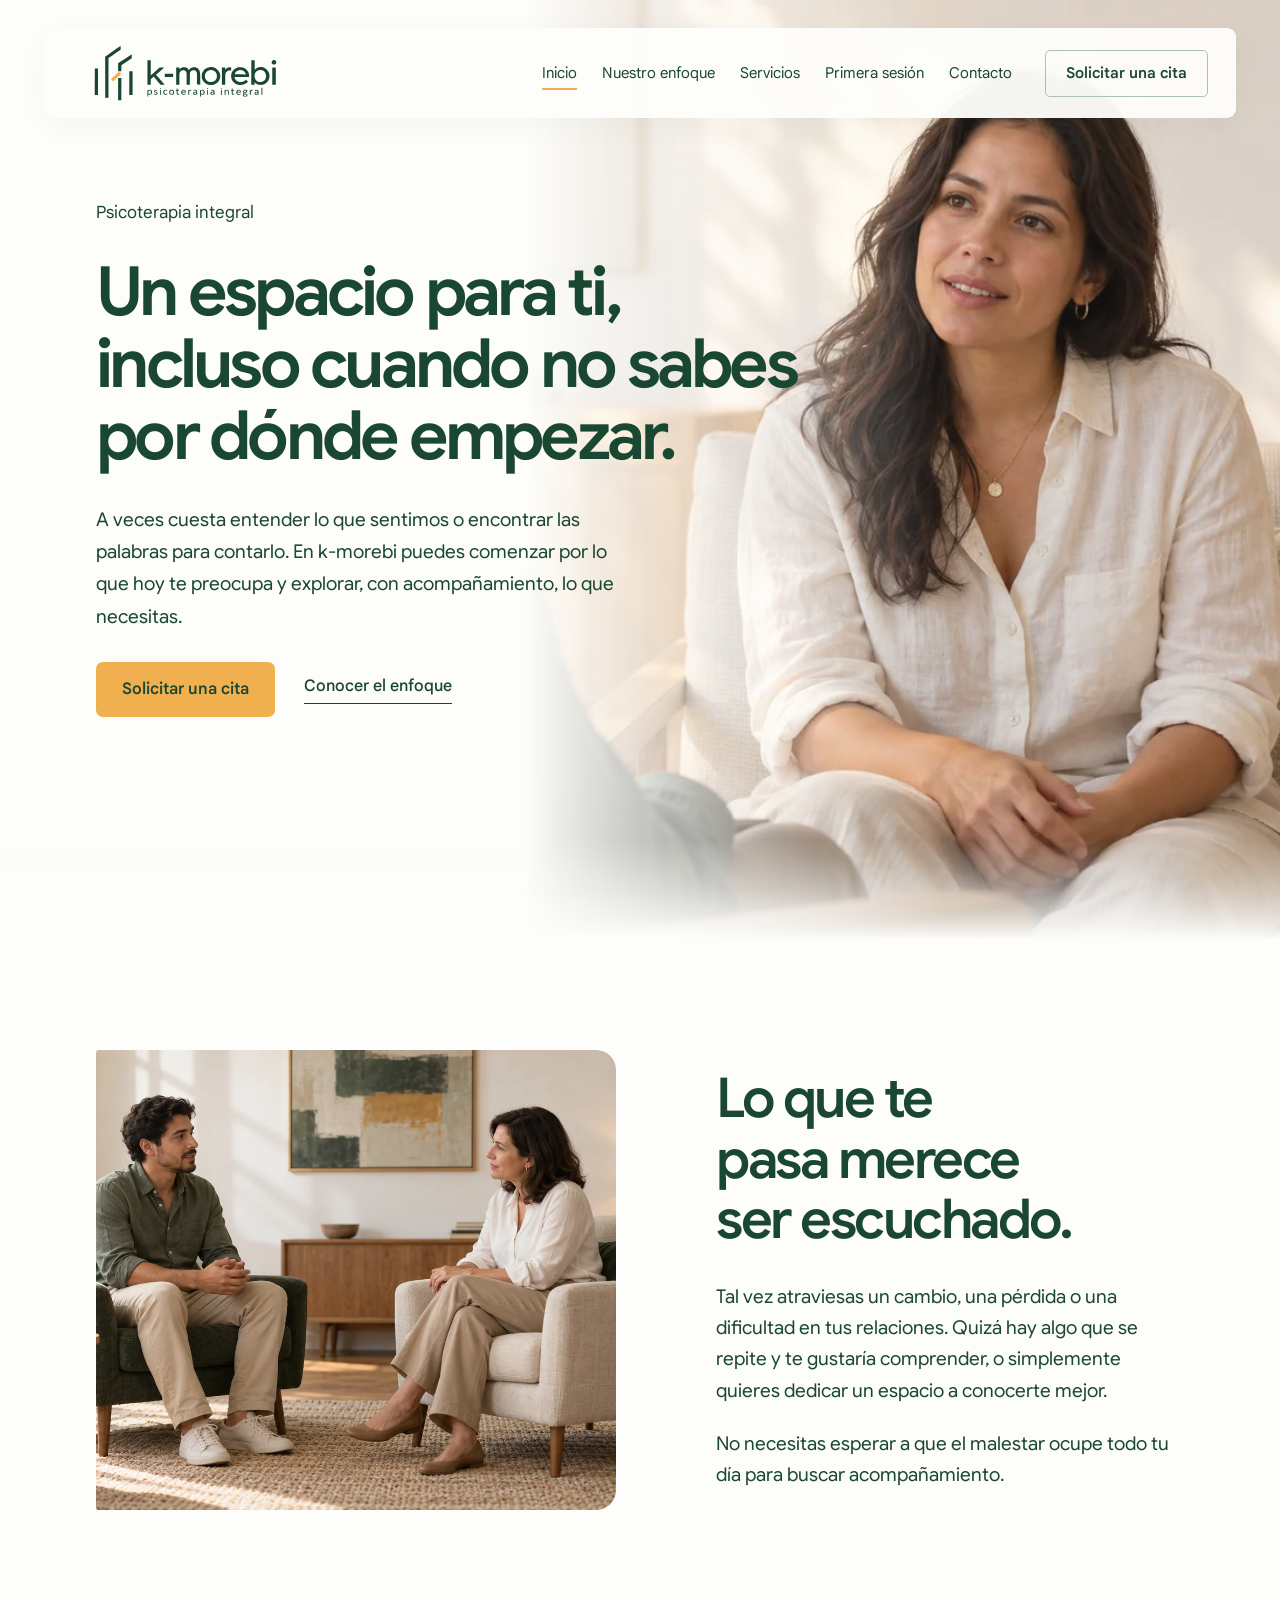
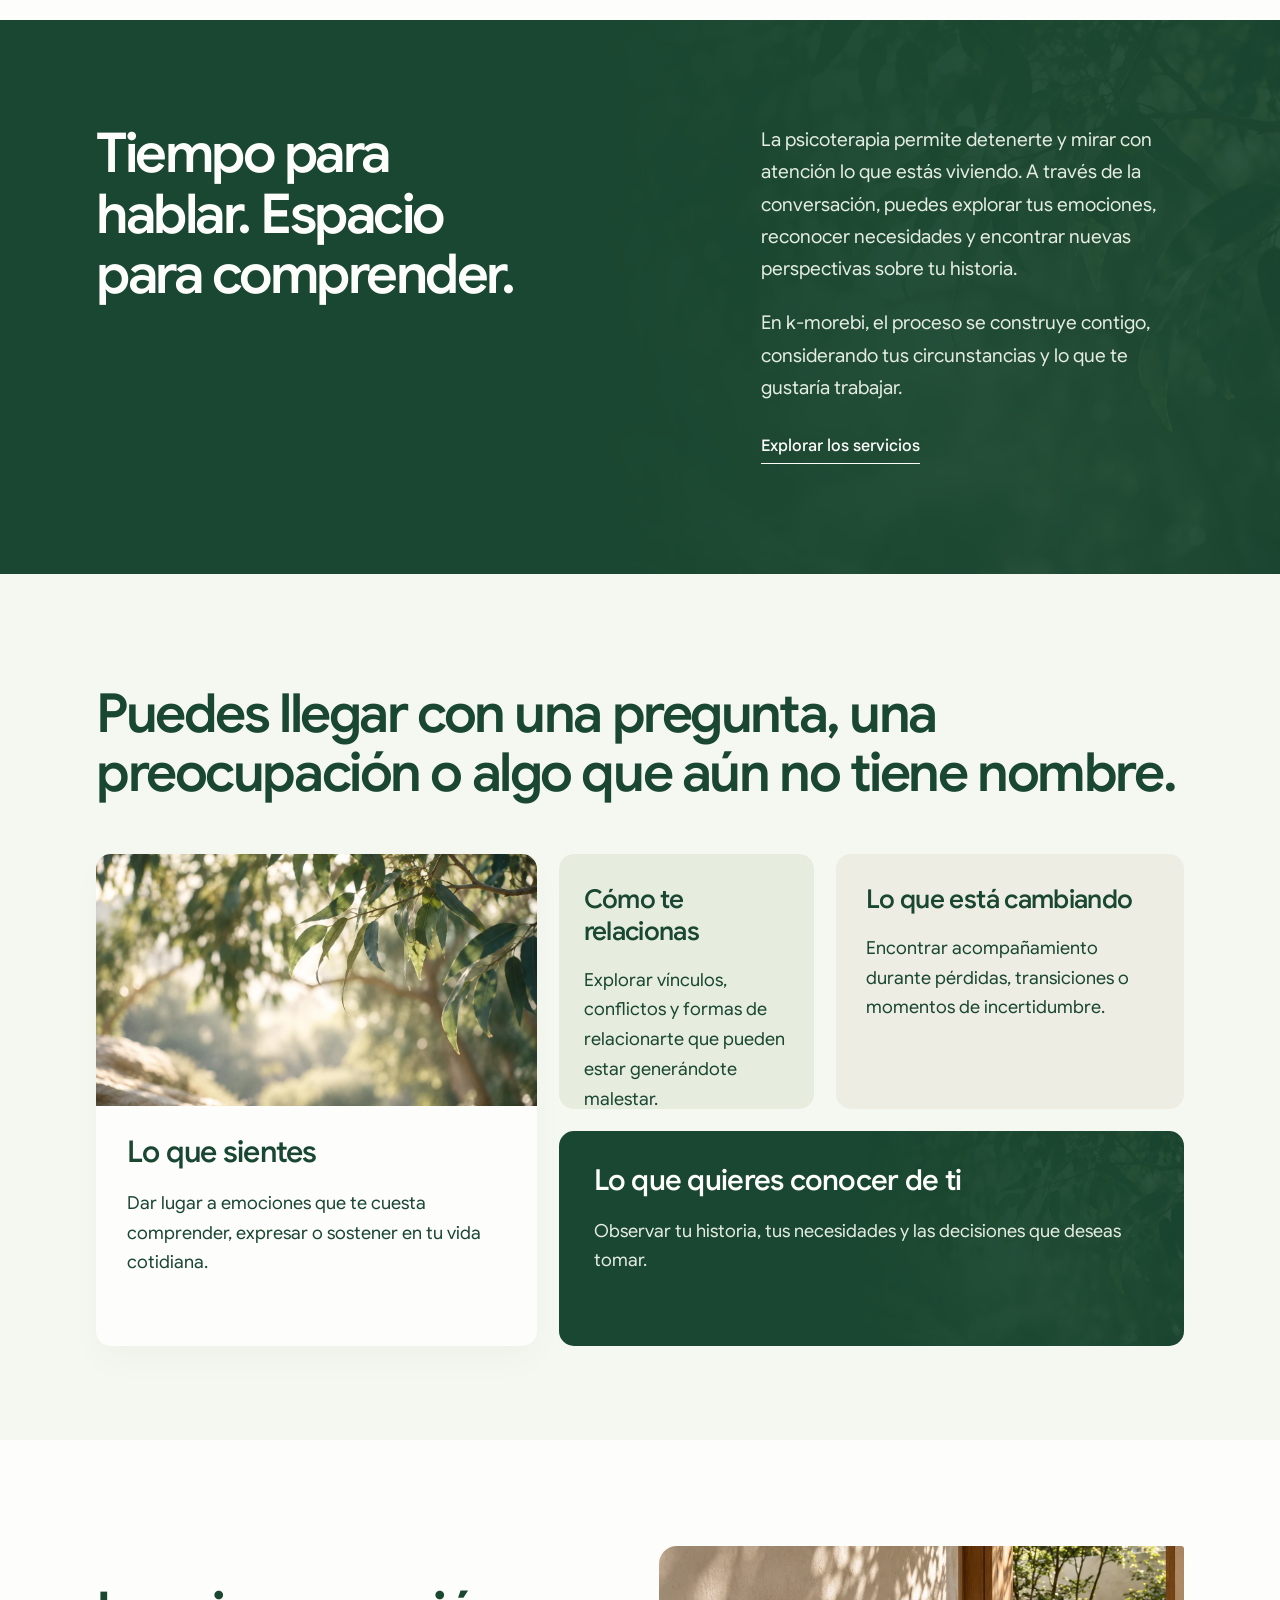
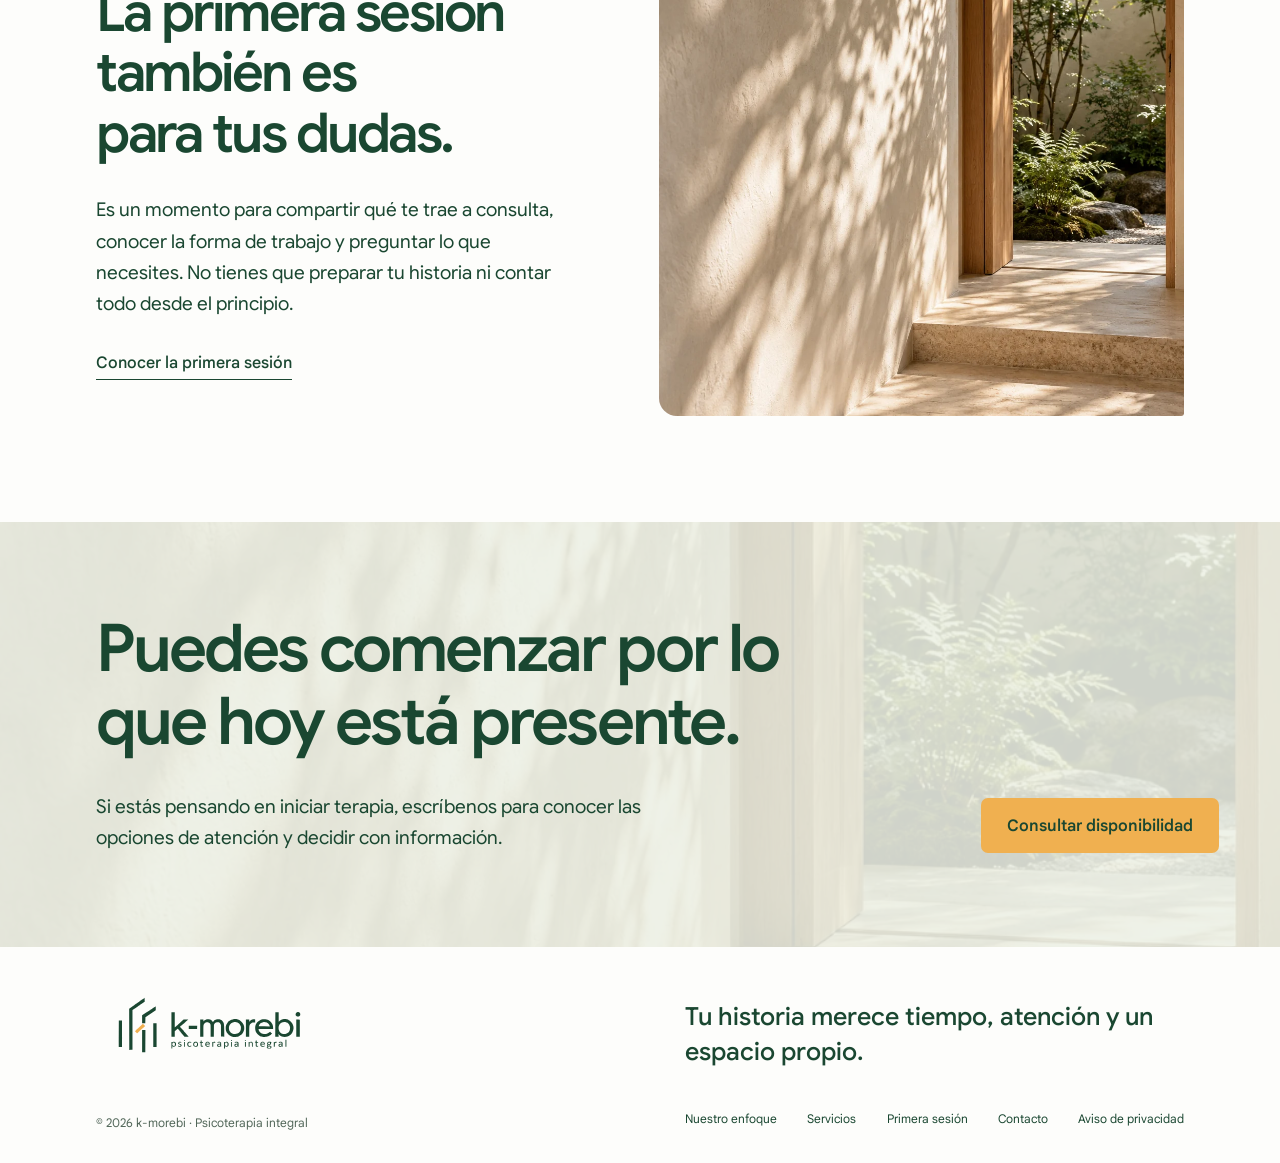
==== docs/index.html @ 611f035b "Agregar copia HTML para GitHub Pages y exportador PHP" ====
<!doctype html>
<html lang="es">
<head>
    <meta charset="utf-8">
    <meta name="viewport" content="width=device-width, initial-scale=1">
    <meta name="theme-color" content="#FDFDFB">
    <title>Inicio · k-morebi · Psicoterapia integral</title>
    <meta name="description" content="Un espacio para escucharte y comprender lo que vives. Conoce k-morebi · Psicoterapia integral.">
    <meta name="robots" content="noindex, nofollow">
    <link rel="icon" href="assets/brand/k-morebi-horizontal-sobre-claro.svg" type="image/svg+xml">
    <link rel="preload" href="assets/fonts/GoogleSans-Variable.ttf" as="font" type="font/ttf" crossorigin>
    <link rel="stylesheet" href="assets/vendor/bootstrap/bootstrap.min.css">
    <link rel="stylesheet" href="assets/css/site.css">
</head>
<body class="home">
<a class="skip" href="#principal">Ir al contenido</a>
<header class="header d-flex align-items-center justify-content-between">
    <a class="brand" href="index.html" aria-label="k-morebi, inicio"><img src="assets/brand/k-morebi-horizontal-sobre-claro.svg" width="1625" height="554" alt="k-morebi · psicoterapia integral"></a>
    <button class="menu-toggle" aria-label="Abrir menú" aria-expanded="false" aria-controls="navigation" type="button" data-menu-toggle><span></span><span></span></button>
    <nav class="site-nav" id="navigation" aria-label="Navegación principal">
                    <a href="index.html" aria-current="page">Inicio</a>
                    <a href="nuestro-enfoque.html">Nuestro enfoque</a>
                    <a href="servicios.html">Servicios</a>
                    <a href="primera-sesion.html">Primera sesión</a>
                    <a href="contacto.html">Contacto</a>
                <a class="button" href="#null">Solicitar una cita</a>
    </nav>
</header>
<main id="principal" tabindex="-1">
<section class="hero">
    <figure class="hero-image"><img class="photo" src="assets/images/k-morebi-escucha-primera-sesion-v01-1280.webp" srcset="assets/images/k-morebi-escucha-primera-sesion-v01-640.webp 640w, assets/images/k-morebi-escucha-primera-sesion-v01-1280.webp 1280w, assets/images/k-morebi-escucha-primera-sesion-v01-1920.webp 1536w" sizes="(max-width: 760px) 100vw, 60vw" width="1536" height="1024" alt="Luz natural filtrándose entre árboles en un espacio sereno" fetchpriority="high" loading="eager" decoding="async"></figure>
    <div class="hero-panel">
        <p class="eyebrow">Psicoterapia integral</p>
        <h1><span>Un espacio para ti,</span> <span>incluso cuando no sabes</span> <span>por dónde empezar.</span></h1>
        <p class="intro">A veces cuesta entender lo que sentimos o encontrar las palabras para contarlo. En k-morebi puedes comenzar por lo que hoy te preocupa y explorar, con acompañamiento, lo que necesitas.</p>
        <div class="actions"><a class="button" href="#null">Solicitar una cita</a><a class="link" href="nuestro-enfoque.html">Conocer el enfoque</a></div>
    </div>
</section>
<section data-reveal class="connection wrap">
    <figure><img class="photo" src="assets/images/k-morebi-conversacion-terapeutica-v01-1280.webp" srcset="assets/images/k-morebi-conversacion-terapeutica-v01-640.webp 640w, assets/images/k-morebi-conversacion-terapeutica-v01-1280.webp 1280w, assets/images/k-morebi-conversacion-terapeutica-v01-1920.webp 1536w" sizes="(max-width: 760px) 100vw, 60vw" width="1536" height="1024" alt="Hojas a contraluz y luz suave entre los árboles" loading="lazy" decoding="async"></figure>
    <div class="connection-content">
        <h2>Lo que te pasa merece ser escuchado.</h2>
        <div class="connection-copy">
            <p>Tal vez atraviesas un cambio, una pérdida o una dificultad en tus relaciones. Quizá hay algo que se repite y te gustaría comprender, o simplemente quieres dedicar un espacio a conocerte mejor.</p>
            <p>No necesitas esperar a que el malestar ocupe todo tu día para buscar acompañamiento.</p>
        </div>
    </div>
</section>
<section data-reveal class="accompaniment" id="acompanamiento">
    <div class="accompaniment-grid wrap">
        <h2>Tiempo para hablar. Espacio para comprender.</h2>
        <div class="accompaniment-copy">
            <p>La psicoterapia permite detenerte y mirar con atención lo que estás viviendo. A través de la conversación, puedes explorar tus emociones, reconocer necesidades y encontrar nuevas perspectivas sobre tu historia.</p>
            <p>En k-morebi, el proceso se construye contigo, considerando tus circunstancias y lo que te gustaría trabajar.</p>
            <a class="link" href="servicios.html">Explorar los servicios</a>
        </div>
    </div>
</section>
<section data-reveal class="themes" id="servicios">
    <h2>Puedes llegar con una pregunta, una preocupación o algo que aún no tiene nombre.</h2>
    <div class="theme-cards">
        <article class="theme-card feature">
            <figure class="theme-image"><img class="photo" src="assets/images/luz-entre-hojas-1280.webp" srcset="assets/images/luz-entre-hojas-640.webp 640w, assets/images/luz-entre-hojas-1280.webp 1280w, assets/images/luz-entre-hojas-1920.webp 1536w" sizes="(max-width: 760px) 100vw, 60vw" width="1536" height="1024" alt="" loading="lazy" decoding="async"></figure>
            <div class="theme-body">
                <h3>Lo que sientes</h3>
                <p>Dar lugar a emociones que te cuesta comprender, expresar o sostener en tu vida cotidiana.</p>
            </div>
        </article>
        <article class="theme-card change">
            <h3>Cómo te relacionas</h3>
            <p>Explorar vínculos, conflictos y formas de relacionarte que pueden estar generándote malestar.</p>
        </article>
        <article class="theme-card patterns">
            <h3>Lo que está cambiando</h3>
            <p>Encontrar acompañamiento durante pérdidas, transiciones o momentos de incertidumbre.</p>
        </article>
        <article class="theme-card personal">
            <h3>Lo que quieres conocer de ti</h3>
            <p>Observar tu historia, tus necesidades y las decisiones que deseas tomar.</p>
        </article>
    </div>
</section>
<section data-reveal class="anticipate wrap">
    <div>
        <h2>La primera sesión también es para tus dudas.</h2>
        <p>Es un momento para compartir qué te trae a consulta, conocer la forma de trabajo y preguntar lo que necesites. No tienes que preparar tu historia ni contar todo desde el principio.</p>
        <a class="link" href="primera-sesion.html">Conocer la primera sesión</a>
    </div>
    <figure><img class="photo" src="assets/images/pasaje-de-luz-1280.webp" srcset="assets/images/pasaje-de-luz-640.webp 640w, assets/images/pasaje-de-luz-1280.webp 1024w" sizes="(max-width: 760px) 100vw, 60vw" width="1024" height="1536" alt="Un paso abierto hacia un jardín con luz natural" loading="lazy" decoding="async"></figure>
</section>
<section data-reveal class="closing" id="contacto">
    <h2>Puedes comenzar por lo que hoy está presente.</h2>
    <p>Si estás pensando en iniciar terapia, escríbenos para conocer las opciones de atención y decidir con información.</p>
    <a class="button" href="#null">Consultar disponibilidad</a>
</section>
</main>
<footer class="footer" id="pie">
    <a class="brand" href="index.html" aria-label="k-morebi, inicio"><img src="assets/brand/k-morebi-horizontal-sobre-claro.svg" width="1625" height="554" alt="k-morebi · psicoterapia integral"></a>
    <p class="footer-message">Tu historia merece tiempo, atención y un espacio propio.</p>
    <nav class="footer-links" aria-label="Navegación al pie">
                    <a href="nuestro-enfoque.html">Nuestro enfoque</a>
                    <a href="servicios.html">Servicios</a>
                    <a href="primera-sesion.html">Primera sesión</a>
                    <a href="contacto.html">Contacto</a>
                    <a href="aviso-de-privacidad.html">Aviso de privacidad</a>
            </nav>
    <p class="copyright">© 2026 k-morebi · Psicoterapia integral</p>
</footer>
<script src="assets/vendor/bootstrap/bootstrap.min.js" defer></script>
<script src="assets/js/site.js" defer></script>
</body>
</html>
---- docs/assets/css/site.css ----
@font-face {
  font-family: "Google Sans";
  src: url("../fonts/GoogleSans-Variable.ttf") format("truetype");
  font-style: normal;
  font-weight: 400 700;
  font-display: swap;
}
:root {
  --paper: #fdfdfb;
  --green: #1a4731;
  --amber: #f0b050;
  --muted: #526759;
  --wash: #f0f3eb;
  --edge: 96px;
}
* {
  box-sizing: border-box;
}
html {
  scroll-behavior: smooth;
  scroll-padding-top: 36px;
}
body {
  margin: 0;
  background: var(--paper);
  color: var(--green);
  font-family: "Google Sans", sans-serif;
  font-weight: 400;
  font-synthesis: none;
  -webkit-font-smoothing: antialiased;
  font-size: 19px;
  line-height: 1.65;
}
p,
h1,
h2,
h3,
figure {
  margin: 0;
}
h1,
h2,
h3 {
  text-wrap: balance;
}
h1 {
  font-size: 76px;
  line-height: 1.06;
  letter-spacing: -0.055em;
  font-weight: 650;
  max-width: 790px;
}
h2 {
  font-size: 55px;
  line-height: 1.1;
  letter-spacing: -0.045em;
  font-weight: 600;
}
h3 {
  font-size: 27px;
  line-height: 1.22;
  letter-spacing: -0.025em;
  font-weight: 550;
}
p + p {
  margin-top: 22px;
}
a {
  color: inherit;
  text-decoration: none;
}
button {
  font: inherit;
  color: inherit;
}
a:focus-visible,
button:focus-visible,
summary:focus-visible {
  outline: 3px solid var(--green);
  outline-offset: 6px;
}
.wrap {
  margin-inline: var(--edge);
}
.button {
  display: inline-flex;
  justify-content: center;
  align-items: center;
  min-height: 55px;
  border: 0;
  border-radius: 7px;
  background: var(--amber);
  color: var(--green);
  font-size: 16px;
  font-weight: 600;
  line-height: 1.4;
  padding: 16px 26px;
  cursor: pointer;
}
.link {
  display: inline-block;
  font-size: 16px;
  font-weight: 500;
  border-bottom: 1px solid currentColor;
  padding-bottom: 4px;
  line-height: 1.45;
}
.actions {
  display: flex;
  align-items: center;
  gap: 29px;
  margin-top: 29px;
}
.photo {
  display: block;
  width: 100%;
  height: 100%;
  object-fit: cover;
}
.brand {
  width: 227px;
  height: 66px;
  display: block;
  position: relative;
  overflow: hidden;
  flex-shrink: 0;
}
.brand img {
  position: absolute;
  max-width: none;
  width: 318px;
  height: auto;
  left: -45px;
  top: -19px;
  mix-blend-mode: multiply;
}
.header {
  position: absolute;
  z-index: 8;
  top: 28px;
  left: 44px;
  right: 44px;
  background: var(--header-bg);
  border-radius: 9px;
  padding: 12px 28px;
  display: flex;
  justify-content: space-between;
  align-items: center;
  gap: 25px;
  box-shadow: 0 8px 30px var(--shadow-soft);
}
.site-nav {
  display: flex;
  align-items: center;
  gap: 25px;
  font-size: 15px;
  line-height: 1.4;
}
.site-nav a[aria-current="page"] {
  text-decoration: underline;
  text-decoration-color: var(--amber);
  text-underline-offset: 10px;
  text-decoration-thickness: 2px;
}
.site-nav .button {
  min-height: 46px;
  font-size: 15px;
  padding: 12px 20px;
  background: none;
  border: 1px solid var(--border);
  border-radius: 5px;
  margin-left: 8px;
}
.menu-toggle {
  display: none;
}
.hero {
  position: relative;
  min-height: 940px;
  padding: 200px var(--edge) 100px;
  isolation: isolate;
  overflow: hidden;
}
.hero-image {
  position: absolute;
  z-index: -2;
  inset: 0 0 0 auto;
  width: 59%;
  mask-image: linear-gradient(90deg, transparent, #000 39%);
}
.hero-image .photo {
  object-position: 68% center;
  opacity: 0.94;
}
.hero:after {
  content: "";
  position: absolute;
  z-index: -1;
  bottom: 0;
  left: 0;
  right: 0;
  height: 100px;
  background: linear-gradient(transparent, var(--paper));
}
.hero .eyebrow {
  font-size: 17px;
  line-height: 1.5;
  margin-bottom: 30px;
}
.hero p.intro {
  max-width: 535px;
  font-size: 19px;
  line-height: 1.7;
  margin-top: 32px;
}
.hero .hero-panel {
  max-width: 810px;
}
.home .hero h1 {
  max-width: 810px;
}
.inside .hero h1 {
  max-width: 770px;
  font-size: 74px;
}
.inside .hero {
  min-height: 900px;
}
.inside .hero-image {
  width: 54%;
}
.inside .hero-image .photo {
  object-position: 75% 52%;
}
.connection {
  display: grid;
  grid-template-columns: 520px 1fr;
  gap: 100px;
  padding-block: 110px;
  align-items: center;
}
.connection figure {
  height: 460px;
  overflow: hidden;
  border-radius: 3px 20px 20px 3px;
}
.connection figure .photo {
  object-position: 69% 46%;
}
.connection h2 {
  max-width: 540px;
}
.connection-copy {
  margin-top: 30px;
}
.connection-copy p {
  font-size: 19px;
  line-height: 1.65;
}
.accompaniment {
  position: relative;
  isolation: isolate;
  overflow: hidden;
  background: var(--green);
  color: var(--paper);
  padding-block: 104px 110px;
}
.accompaniment:before {
  content: "";
  z-index: -1;
  position: absolute;
  inset: 0 0 0 45%;
  background: url("../images/luz-entre-hojas-1280.webp") 70% center/cover;
  opacity: 0.08;
  mask-image: linear-gradient(90deg, transparent, #000);
}
.accompaniment-grid {
  display: grid;
  grid-template-columns: 540px 1fr;
  gap: 125px;
}
.accompaniment h2 {
  max-width: 530px;
}
.accompaniment p {
  font-size: 19px;
  line-height: 1.7;
  color: var(--light-copy);
}
.accompaniment .link {
  margin-top: 31px;
}
.themes {
  background: var(--themes-bg);
  padding: 110px var(--edge) 94px;
}
.themes h2 {
  max-width: 1090px;
  font-size: 54px;
}
.theme-cards {
  display: grid;
  grid-template-columns: repeat(12, minmax(0, 1fr));
  grid-template-rows: 255px 215px;
  gap: 22px;
  margin-top: 52px;
}
.theme-card {
  border-radius: 15px;
  padding: 30px;
  overflow: hidden;
}
.theme-card h3 {
  font-size: 26px;
  font-weight: 550;
}
.theme-card p {
  font-size: 18px;
  line-height: 1.65;
  margin-top: 18px;
}
.theme-card.feature {
  grid-column: 1/6;
  grid-row: 1/3;
  background: var(--paper);
  padding: 0;
  box-shadow: 0 15px 32px var(--shadow-card);
}
.theme-image {
  height: 252px;
}
.theme-image .photo {
  object-position: 71% 44%;
}
.theme-image--conversation {
  overflow: hidden;
}
.theme-image--conversation .photo {
  object-position: right 38%;
  transform: scale(1.45);
  transform-origin: right 38%;
}
.theme-body {
  padding: 28px 31px;
}
.theme-card.feature h3 {
  font-size: 30px;
}
.theme-card.change {
  grid-column: 6/9;
  grid-row: 1;
  background: var(--sage);
  padding: 30px 25px;
}
.theme-card.patterns {
  grid-column: 9/13;
  grid-row: 1;
  background: var(--stone);
}
.theme-card.personal {
  grid-column: 6/13;
  grid-row: 2;
  background: var(--green);
  color: var(--paper);
  padding: 32px 35px;
  position: relative;
  isolation: isolate;
}
.theme-card.personal:before {
  content: "";
  z-index: -1;
  position: absolute;
  inset: 0 0 0 45%;
  background: url("../images/luz-entre-hojas-1280.webp") right center/cover;
  opacity: 0.08;
  mask-image: linear-gradient(90deg, transparent, #000);
}
.theme-card.personal h3 {
  font-size: 29px;
  max-width: 580px;
}
.theme-card.personal p {
  color: var(--light-copy);
  max-width: 560px;
}
.anticipate {
  display: grid;
  grid-template-columns: 1fr 525px;
  gap: 100px;
  align-items: center;
  padding-block: 106px;
}
.anticipate h2 {
  max-width: 590px;
}
.anticipate p {
  margin-top: 30px;
  max-width: 565px;
}
.anticipate .link {
  margin-top: 32px;
}
.anticipate figure {
  height: 470px;
  border-radius: 18px 3px 3px 18px;
  overflow: hidden;
}
.anticipate .photo {
  object-position: center 58%;
}
.closing {
  position: relative;
  isolation: isolate;
  overflow: hidden;
  background: var(--closing-bg);
  padding: 91px var(--edge) 94px;
  display: grid;
  grid-template-columns: 800px 1fr;
  gap: 32px 85px;
}
.closing:before {
  content: "";
  position: absolute;
  z-index: -1;
  inset: 0;
  background: url("../images/pasaje-de-luz-1280.webp") 55% 55% / cover;
  opacity: 0.12;
}
.closing h2 {
  grid-column: 1/-1;
  font-size: 66px;
  max-width: 1030px;
}
.closing p {
  max-width: 550px;
  font-size: 19px;
}
.closing .button {
  justify-self: end;
  align-self: end;
  white-space: nowrap;
}
.footer {
  padding: 45px var(--edge) 30px;
  display: grid;
  grid-template-columns: 1fr 1fr;
  gap: 36px 90px;
}
.footer-message {
  grid-column: 2;
  grid-row: 1;
  font-size: 25px;
  font-weight: 500;
  line-height: 1.4;
  max-width: 510px;
  margin-top: 7px;
}
.footer-links {
  grid-column: 2;
  grid-row: 2;
  display: flex;
  gap: 20px;
  justify-content: space-between;
  font-size: 12px;
  line-height: 1.5;
}
.copyright {
  grid-column: 1;
  grid-row: 2;
  font-size: 12px;
  color: var(--muted);
  align-self: end;
}
.stage {
  display: grid;
  grid-template-columns: 190px 370px 1fr;
  gap: 40px;
  align-items: start;
  padding: 72px var(--edge);
}
.stage-no {
  font-size: 146px;
  line-height: 0.94;
  font-weight: 400;
  letter-spacing: -0.09em;
  font-variation-settings: "GRAD" -50;
  color: var(--number);
  font-variant-numeric: lining-nums;
}
.stage h2 {
  font-size: 43px;
  max-width: 375px;
}
.stage-copy p {
  font-size: 18px;
  line-height: 1.75;
  max-width: 540px;
}
.journey {
  padding-block: 40px;
}
.stage-during {
  background: var(--stage-bg);
}
.prepare {
  background: var(--green);
  color: var(--paper);
  padding-block: 96px;
}
.prepare-grid {
  display: grid;
  grid-template-columns: 490px 1fr;
  gap: 130px;
  align-items: center;
}
.prepare figure {
  height: 490px;
  border-radius: 3px 20px 20px 3px;
  overflow: hidden;
}
.prepare h2 {
  font-size: 56px;
  max-width: 550px;
}
.prepare p {
  margin-top: 28px;
  font-size: 19px;
  line-height: 1.7;
  color: var(--light-copy);
}
.prepare p + p {
  margin-top: 20px;
}
.continuity {
  padding-block: 26px 51px;
}
.continuity .stage {
  padding-top: 78px;
  padding-bottom: 66px;
}
.stage-copy .button {
  margin-top: 30px;
}
.faq {
  padding: 98px var(--edge) 103px;
  background: var(--faq-bg);
  display: grid;
  grid-template-columns: 380px 1fr;
  gap: 110px;
}
.faq h2 {
  font-size: 55px;
  max-width: 350px;
}
.faq-list {
  display: flex;
  flex-direction: column;
  gap: 13px;
}
.faq details {
  background: var(--paper);
  border-radius: 10px;
  padding: 24px 27px;
}
.faq summary {
  font-size: 20px;
  font-weight: 550;
  line-height: 1.4;
  cursor: pointer;
  list-style: none;
  padding-right: 33px;
  position: relative;
}
.faq summary::-webkit-details-marker {
  display: none;
}
.faq summary:after {
  content: "+";
  position: absolute;
  right: 0;
  top: -3px;
  font-size: 27px;
  font-weight: 400;
}
.faq details[open] summary:after {
  content: "−";
}
.faq details p {
  font-size: 17px;
  line-height: 1.75;
  color: var(--muted);
  margin-top: 18px;
}
.faq-list > .button {
  margin-top: 19px;
  align-self: flex-start;
}
.dialog {
  border: 0;
  border-radius: 12px;
  background: var(--paper);
  color: var(--green);
  padding: 38px;
  max-width: 560px;
  width: calc(100% - 40px);
}
.dialog::backdrop {
  background: var(--overlay);
}
.dialog h2 {
  font-size: 36px;
}
.dialog p {
  font-size: 17px;
  margin-top: 22px;
}
.dialog .button {
  margin-top: 28px;
}
.skip {
  position: absolute;
  left: 20px;
  top: -100px;
  z-index: 20;
  background: var(--paper);
  padding: 12px;
}
.skip:focus {
  top: 10px;
}
@media (min-width: 1600px) {
  body {
    max-width: 1600px;
    margin: auto;
    position: relative;
  }
}
@media (max-width: 1200px) and (min-width: 761px) {
  :root {
    --edge: 60px;
  }
  .header {
    left: 30px;
    right: 30px;
    padding-inline: 20px;
  }
  .header .brand {
    width: 190px;
  }
  .header .brand img {
    width: 273px;
    left: -39px;
    top: -13px;
  }
  .site-nav {
    gap: 18px;
    font-size: 13px;
  }
  .site-nav .button {
    display: none;
  }
  .hero h1,
  .inside .hero h1 {
    font-size: 68px;
    max-width: 700px;
  }
  .connection {
    grid-template-columns: 42% 1fr;
    gap: 65px;
  }
  .accompaniment-grid {
    grid-template-columns: 1fr 1fr;
    gap: 65px;
  }
  .anticipate {
    grid-template-columns: 1fr 44%;
    gap: 65px;
  }
  .themes h2 {
    font-size: 49px;
  }
  .stage {
    grid-template-columns: 125px 29% 1fr;
    gap: 27px;
  }
  .stage-no {
    font-size: 118px;
  }
  .stage h2 {
    font-size: 36px;
  }
  .prepare-grid {
    grid-template-columns: 42% 1fr;
    gap: 60px;
  }
  .faq {
    grid-template-columns: 30% 1fr;
    gap: 55px;
  }
  .faq h2 {
    font-size: 43px;
  }
  .closing {
    grid-template-columns: 1fr auto;
    gap: 30px;
  }
  .closing h2 {
    font-size: 58px;
  }
}
@media (max-width: 760px) {
  :root {
    --edge: 26px;
  }
  body {
    font-size: 17px;
    line-height: 1.65;
  }
  h1 {
    font-size: 44px;
    line-height: 1.07;
    letter-spacing: -0.05em;
  }
  h2 {
    font-size: 35px;
    line-height: 1.13;
  }
  h3 {
    font-size: 24px;
  }
  .header {
    top: 16px;
    left: 16px;
    right: 16px;
    padding: 5px 12px;
    gap: 12px;
    border-radius: 9px;
  }
  .brand {
    width: 190px;
    height: 57px;
  }
  .brand img {
    width: 269px;
    left: -38px;
    top: -16px;
  }
  .menu-toggle {
    display: block;
    width: 43px;
    height: 43px;
    padding: 10px;
    border: 0;
    background: none;
    cursor: pointer;
  }
  .menu-toggle span {
    display: block;
    height: 1.5px;
    background: var(--green);
    margin: 7px 0;
  }
  .site-nav {
    display: none;
    position: absolute;
    top: 76px;
    left: 0;
    right: 0;
    background: var(--paper);
    padding: 22px 24px;
    border-radius: 10px;
    box-shadow: 0 10px 30px var(--shadow-menu);
    font-size: 16px;
  }
  .site-nav.open {
    display: flex;
    flex-direction: column;
    align-items: stretch;
    gap: 18px;
  }
  .site-nav .button {
    margin: 6px 0 0;
    background: var(--amber);
    border: 0;
    font-size: 16px;
  }
  .site-nav a[aria-current="page"] {
    text-decoration: none;
  }
  .hero,
  .inside .hero {
    min-height: 0;
    padding: 0;
    display: flex;
    flex-direction: column;
  }
  .hero-image,
  .inside .hero-image {
    position: relative;
    inset: auto;
    width: 100%;
    height: 335px;
    mask-image: none;
    z-index: auto;
    order: 0;
  }
  .hero-image .photo {
    object-position: 69% 48%;
    opacity: 1;
  }
  .hero:after {
    display: none;
  }
  .hero .hero-panel {
    order: 1;
    max-width: none;
    background: var(--paper);
    border-radius: 24px 24px 0 0;
    margin-top: -33px;
    position: relative;
    padding: 31px 26px 0;
  }
  .hero .eyebrow {
    font-size: 13px;
    margin-bottom: 21px;
  }
  .home .hero h1 {
    font-size: 43px;
    max-width: 390px;
  }
  .inside .hero h1 {
    font-size: 43px;
    max-width: 390px;
  }
  .hero p.intro {
    font-size: 17px;
    line-height: 1.65;
    margin-top: 26px;
    max-width: 400px;
  }
  .actions {
    flex-direction: column;
    align-items: stretch;
    gap: 21px;
    margin-top: 29px;
  }
  .actions .link {
    align-self: flex-start;
  }
  .button {
    min-height: 55px;
    font-size: 16px;
  }
  .link {
    font-size: 15px;
  }
  .inside .hero-image .photo {
    object-position: 70% 55%;
  }
  .inside .hero .hero-panel {
    padding-top: 35px;
  }
  .connection {
    display: flex;
    flex-direction: column;
    gap: 32px;
    padding-block: 72px 66px;
    align-items: stretch;
  }
  .connection figure {
    height: 300px;
    width: calc(100% - 30px);
    order: 1;
    border-radius: 0 18px 18px 0;
    margin-left: -26px;
  }
  .connection-content {
    order: 0;
  }
  .connection h2 {
    font-size: 35px;
    max-width: 350px;
  }
  .connection-copy {
    margin-top: 26px;
  }
  .connection-copy p {
    font-size: 16px;
    line-height: 1.7;
  }
  .accompaniment {
    padding-block: 63px 66px;
    border-radius: 21px 21px 0 0;
  }
  .accompaniment:before {
    inset: 0;
    mask-image: none;
    opacity: 0.06;
  }
  .accompaniment-grid {
    display: block;
  }
  .accompaniment h2 {
    font-size: 35px;
    max-width: 370px;
  }
  .accompaniment-copy {
    margin-top: 28px;
  }
  .accompaniment p {
    font-size: 16px;
    line-height: 1.7;
  }
  .accompaniment .link {
    margin-top: 29px;
  }
  .themes {
    padding: 66px 20px 65px;
  }
  .themes h2 {
    font-size: 34px;
    max-width: 390px;
    margin-inline: 6px;
  }
  .theme-cards {
    grid-template-columns: repeat(2, minmax(0, 1fr));
    grid-template-rows: auto;
    gap: 14px;
    margin-top: 32px;
  }
  .theme-card {
    padding: 24px 21px;
    border-radius: 15px;
  }
  .theme-card h3 {
    font-size: 22px;
  }
  .theme-card p {
    font-size: 15px;
    line-height: 1.7;
    margin-top: 15px;
  }
  .theme-card.feature {
    grid-column: 1/-1;
    grid-row: auto;
  }
  .theme-image {
    height: 165px;
  }
  .theme-body {
    padding: 26px;
  }
  .theme-card.feature h3 {
    font-size: 25px;
  }
  .theme-card.feature p {
    font-size: 16px;
    margin-top: 17px;
  }
  .theme-card.change {
    grid-column: 1;
    grid-row: auto;
    padding: 24px 21px;
  }
  .theme-card.patterns {
    grid-column: 2;
    grid-row: auto;
    padding: 24px 21px;
  }
  .theme-card.personal {
    grid-column: 1/-1;
    grid-row: auto;
    padding: 28px 26px;
  }
  .theme-card.personal h3 {
    font-size: 25px;
  }
  .theme-card.personal p {
    font-size: 16px;
    max-width: 345px;
  }
  .anticipate {
    display: flex;
    flex-direction: column;
    gap: 32px;
    padding-block: 66px;
    align-items: stretch;
  }
  .anticipate h2 {
    font-size: 35px;
    max-width: 370px;
  }
  .anticipate p {
    font-size: 16px;
    line-height: 1.7;
    margin-top: 26px;
  }
  .anticipate .link {
    margin-top: 29px;
  }
  .anticipate figure {
    height: 280px;
    width: 100%;
    border-radius: 15px;
    overflow: hidden;
  }
  .closing {
    display: block;
    padding: 58px 26px 62px;
  }
  .closing h2 {
    font-size: 38px;
    max-width: 385px;
  }
  .closing p {
    margin-top: 26px;
    font-size: 16px;
    line-height: 1.7;
  }
  .closing .button {
    display: flex;
    margin-top: 30px;
    width: 100%;
  }
  .footer {
    padding: 32px 26px 28px;
    display: block;
  }
  .footer-message {
    font-size: 19px;
    font-weight: 500;
    line-height: 1.45;
    margin-top: 22px;
    max-width: 335px;
  }
  .footer-links {
    display: grid;
    grid-template-columns: 1fr 1fr;
    gap: 17px 24px;
    margin-top: 28px;
    font-size: 13px;
  }
  .copyright {
    font-size: 11px;
    margin-top: 33px;
  }
  .journey {
    padding-block: 47px 15px;
  }
  .stage {
    display: grid;
    grid-template-columns: 88px 1fr;
    gap: 16px;
    padding: 34px 26px 40px;
  }
  .stage-no {
    font-size: 90px;
    line-height: 0.96;
    grid-column: 1;
    grid-row: 1/3;
  }
  .stage h2 {
    font-size: 29px;
    grid-column: 2;
    grid-row: 1;
    max-width: none;
  }
  .stage-copy {
    grid-column: 2;
    grid-row: 2;
  }
  .stage-copy p {
    font-size: 15px;
    line-height: 1.75;
  }
  .stage-copy p + p {
    margin-top: 18px;
  }
  .stage-during {
    padding-top: 39px;
    padding-bottom: 41px;
  }
  .prepare {
    padding-block: 60px 62px;
  }
  .prepare-grid {
    display: flex;
    flex-direction: column;
    gap: 32px;
    align-items: stretch;
  }
  .prepare h2 {
    font-size: 35px;
    max-width: 370px;
  }
  .prepare p {
    font-size: 16px;
    line-height: 1.7;
    margin-top: 25px;
  }
  .prepare p + p {
    margin-top: 20px;
  }
  .prepare figure {
    height: 285px;
    border-radius: 0 18px 18px 0;
    width: calc(100% - 20px);
    margin-left: -26px;
  }
  .prepare .prepare-content {
    order: 0;
  }
  .prepare figure {
    order: 1;
  }
  .continuity {
    padding-block: 17px 29px;
  }
  .continuity .stage {
    padding-top: 43px;
    padding-bottom: 32px;
  }
  .stage-copy .button {
    font-size: 15px;
    padding: 15px 16px;
    margin-top: 27px;
    min-height: 53px;
    width: 100%;
  }
  .faq {
    padding: 59px 20px 62px;
    display: block;
  }
  .faq h2 {
    font-size: 35px;
    max-width: 350px;
    margin-inline: 6px;
  }
  .faq-list {
    margin-top: 30px;
    gap: 13px;
  }
  .faq details {
    padding: 23px 23px;
    border-radius: 12px;
  }
  .faq summary {
    font-size: 18px;
    font-weight: 550;
    line-height: 1.4;
    padding-right: 28px;
  }
  .faq summary:after {
    font-size: 25px;
    top: -2px;
  }
  .faq details p {
    font-size: 15px;
    line-height: 1.75;
    margin-top: 17px;
  }
  .faq-list > .button {
    align-self: stretch;
    margin-top: 17px;
  }
  .dialog {
    padding: 28px;
  }
  .dialog h2 {
    font-size: 30px;
  }
  .dialog p {
    font-size: 16px;
  }
}
@media (max-width: 369px) {
  :root {
    --edge: 22px;
  }
  .hero .hero-panel {
    padding-inline: 22px;
  }
  .home .hero h1,
  .inside .hero h1 {
    font-size: 39px;
  }
  .theme-card {
    padding: 22px 18px;
  }
  .theme-card.change,
  .theme-card.patterns {
    padding: 23px 18px;
  }
  .theme-card h3 {
    font-size: 20px;
  }
  .theme-card p {
    font-size: 14px;
  }
  .stage {
    padding-inline: 22px;
    grid-template-columns: 74px 1fr;
    gap: 13px;
  }
  .stage-no {
    font-size: 78px;
  }
  .stage h2 {
    font-size: 26px;
  }
  .header .brand {
    width: 175px;
  }
  .site-nav {
    font-size: 15px;
  }
}
@media (min-width: 1201px) {
  .home .hero h1 {
    font-size: 68px;
    max-width: 760px;
  }
  .home .hero h1 span {
    display: block;
    white-space: nowrap;
  }
  .home .hero-image {
    mask-image: linear-gradient(90deg, transparent, #000 55%);
  }
}
@media (prefers-reduced-motion: reduce) {
  html {
    scroll-behavior: auto;
  }
}

/* Shared tokens and extensions to the approved Propuesta 02. */
:root {
  --themes-bg: #f5f7f1;
  --sage: #e6eddf;
  --stone: #edede3;
  --light-copy: #e4ece2;
  --closing-bg: #ecf1e6;
  --stage-bg: #f4f6f0;
  --faq-bg: #f3f6ef;
  --number: #7a9679;
  --border: #aec0b1;
  --header-bg: #fdfdfbf5;
  --shadow-soft: #1a473109;
  --shadow-card: #1a473107;
  --shadow-menu: #1a473121;
  --overlay: #1a473166;
  --charcoal: #202522;
  --font-ui: "Google Sans", sans-serif;
  --radius: 15px;
  --ease-serene: cubic-bezier(0.22, 1, 0.36, 1);
  --bs-body-font-family: var(--font-ui);
  --bs-body-color: var(--green);
  --bs-body-bg: var(--paper);
  --bs-border-color: var(--border);
  --bs-primary: var(--green);
}
body {
  font-family: var(--font-ui);
}
.brand {
  overflow: visible;
}
.brand img,
.header .brand img {
  position: static;
  display: block;
  width: 100%;
  height: 100%;
  object-fit: contain;
  mix-blend-mode: normal;
}
.site-nav a:not(.button),
.footer-links a {
  transition: color 0.25s ease;
}
.site-nav a:not(.button):hover,
.footer-links a:hover {
  text-decoration: underline;
  text-underline-offset: 5px;
}
.button {
  transition:
    transform 0.35s var(--ease-serene),
    box-shadow 0.35s ease,
    background-color 0.25s ease;
}
.button:hover {
  color: var(--green);
  transform: translateY(-2px);
  box-shadow: 0 7px 16px var(--shadow-menu);
}
.button[aria-disabled="true"] {
  cursor: default;
}
.button[aria-disabled="true"]:hover {
  transform: none;
  box-shadow: none;
}
.link {
  transition: padding 0.3s var(--ease-serene);
}
.link:hover {
  padding-inline: 4px;
}
:focus-visible {
  outline: 3px solid var(--green);
  outline-offset: 5px;
}
.green-section :focus-visible,
.accompaniment :focus-visible,
.prepare :focus-visible {
  outline-color: var(--amber);
}
.button:focus-visible {
  outline-color: var(--green);
}
.inline-link {
  text-decoration: underline;
  text-underline-offset: 3px;
}
.eyebrow {
  font-size: 16px;
  line-height: 1.5;
  margin-bottom: 24px;
}
.editorial .hero {
  min-height: 820px;
}
.editorial .hero h1 {
  font-size: 72px;
  max-width: 790px;
}
.editorial .hero .intro {
  max-width: 535px;
  margin-top: 32px;
}
.editorial .hero-image {
  width: 56%;
  mask-image: linear-gradient(90deg, transparent, #000 60%);
}
.editorial-section {
  padding-block: 110px;
}
.editorial-photo {
  height: 540px;
  border-radius: 3px 20px 20px 3px;
  overflow: hidden;
}
.reading p {
  max-width: 680px;
}
.reading h2 + p {
  margin-top: 30px;
}
.reading h3 + p {
  margin-top: 22px;
}
.green-section {
  padding-block: 100px;
  background: var(--green);
  color: var(--paper);
  position: relative;
  isolation: isolate;
  overflow: hidden;
}
.green-section p {
  color: var(--light-copy);
}
.green-section:before {
  content: "";
  position: absolute;
  inset: 0;
  z-index: -1;
  background: url("../images/luz-entre-hojas-1280.webp") right center/cover;
  opacity: 0.06;
}
.wrap.row {
  margin-inline: var(--edge);
  --bs-gutter-x: 0;
  column-gap: 6%;
}
.wrap.row > .col-md-5 {
  width: 36%;
}
.wrap.row > .col-md-7 {
  width: 58%;
}
.wrap.row > .col-lg-5 {
  width: 36%;
}
.wrap.row > .col-lg-7 {
  width: 58%;
}
.name-story,
.practical-section {
  padding-block: 100px;
  background: var(--wash);
}
.name-story .eyebrow {
  margin-bottom: 25px;
}
.service-card {
  background: var(--wash);
  border-radius: var(--radius);
  padding: 42px;
}
.consultation-themes .col-md-6:nth-child(2) .service-card {
  background: var(--stone);
}
.consultation-themes .col-md-6:nth-child(3) .service-card {
  background: var(--sage);
}
.service-card h2 {
  font-size: 39px;
  margin-block: 22px 26px;
}
.service-card p {
  font-size: 18px;
  line-height: 1.75;
}
.small-number {
  font-size: 54px;
  line-height: 1;
  letter-spacing: -0.06em;
  color: var(--green);
}
.practice-details {
  margin: 0 0 32px;
}
.practice-details > div {
  display: grid;
  grid-template-columns: 1fr 1fr;
  gap: 28px;
  border-bottom: 1px solid var(--border);
  padding-block: 19px;
}
.practice-details > div:first-child {
  padding-top: 0;
}
.practice-details dt {
  font-weight: 500;
}
.practice-details dd {
  margin: 0;
}
.contact-channel {
  padding-block: 30px;
  border-bottom: 1px solid var(--border);
}
.contact-channel h3 {
  margin-bottom: 16px;
}
.contact-note {
  font-size: 15px;
  color: var(--muted);
  margin-top: 26px;
  max-width: 370px;
}
.contact-form-panel {
  background: var(--wash);
  padding: 40px;
  border-radius: var(--radius);
}
.contact-form-panel h2 {
  font-size: 39px;
}
.form-intro {
  font-size: 17px;
  margin-top: 25px;
}
.preview-note {
  font-size: 14px;
  color: var(--muted);
  border-left: 2px solid var(--amber);
  padding-left: 16px;
  margin-block: 24px;
}
.form-label {
  font-size: 16px;
  font-weight: 500;
}
.form-control,
.form-select {
  --bs-border-radius: 7px;
  --bs-body-bg: var(--paper);
  min-height: 54px;
  border-color: var(--border);
  color: var(--green);
  font-size: 16px;
  padding: 13px 15px;
}
.form-control:focus,
.form-select:focus {
  border-color: var(--green);
  box-shadow: none;
  outline: 2px solid var(--green);
  outline-offset: 3px;
}
.form-control::placeholder {
  color: var(--muted);
  opacity: 1;
}
.form-text {
  font-size: 14px;
  line-height: 1.6;
  color: var(--muted);
  margin-top: 9px;
}
.next-steps {
  margin-bottom: 0;
}
.next-steps p {
  margin-top: 25px;
  max-width: 330px;
}
.legal-page {
  padding-block: 220px 150px;
  min-height: 75vh;
}
.legal-page h1 {
  font-size: 76px;
}
.legal-copy {
  max-width: 700px;
  margin-top: 45px;
}
.footer-links a {
  padding-block: 5px;
}
[data-reveal] {
  transition:
    opacity 0.85s var(--ease-serene),
    transform 0.85s var(--ease-serene);
}
.reveal-pending {
  opacity: 0.65;
  transform: translateY(16px);
}
@keyframes arrive {
  from {
    opacity: 0.3;
    transform: translateY(150px);
  }
  to {
    opacity: 1;
    transform: translateY(0);
  }
}
@keyframes photograph {
  from {
    opacity: 0.2;
    clip-path: inset(0 0 13% 0);
  }
  to {
    opacity: 1;
    clip-path: inset(0);
  }
}
@media (prefers-reduced-motion: no-preference) {
  .hero .eyebrow {
    animation: arrive 0.75s var(--ease-serene) both;
  }
  .hero h1 {
    animation: arrive 1s 0.08s var(--ease-serene) both;
  }
  .hero .intro {
    animation: arrive 1s 0.16s var(--ease-serene) both;
  }
  .hero .actions {
    animation: arrive 1s 0.24s var(--ease-serene) both;
  }
  .hero-image {
    animation: photograph 1.3s var(--ease-serene) both;
  }
}
@media (min-width: 761px) and (max-width: 1200px) {
  .editorial .hero h1 {
    font-size: 64px;
  }
  .editorial .hero {
    min-height: 820px;
  }
  .editorial-photo {
    height: 460px;
  }
  .editorial-section {
    padding-block: 80px;
  }
  .footer {
    gap: 36px 40px;
  }
  .footer-links {
    gap: 15px;
    flex-wrap: wrap;
  }
}
@media (min-width: 761px) and (max-width: 900px) {
  .header {
    gap: 12px;
    padding-inline: 16px;
  }
  .header .brand {
    width: 160px;
  }
  .site-nav {
    gap: 12px;
    font-size: 12px;
  }
  .theme-cards {
    grid-template-rows: auto auto;
  }
  .theme-card.change,
  .theme-card.patterns {
    padding: 24px 18px;
  }
  .theme-card h3 {
    font-size: 23px;
  }
  .theme-card p {
    font-size: 16px;
  }
  .theme-card.feature {
    display: flex;
    flex-direction: column;
  }
  .theme-image {
    height: 250px;
  }
  .stage {
    grid-template-columns: 95px 28% 1fr;
    gap: 20px;
    padding-inline: 40px;
  }
  .stage-no {
    font-size: 92px;
  }
  .stage h2 {
    font-size: 30px;
  }
  .stage-copy p {
    font-size: 17px;
  }
  .faq {
    grid-template-columns: 28% 1fr;
    gap: 35px;
  }
  .faq h2 {
    font-size: 37px;
  }
}
@media (max-width: 991px) {
  .contact-form-panel {
    padding: 30px;
  }
}
@media (max-width: 760px) {
  .header .brand {
    width: 190px;
  }
  .site-nav a {
    min-height: 30px;
    display: flex;
    align-items: center;
  }
  .site-nav a[aria-current="page"] {
    text-decoration: underline;
    text-decoration-color: var(--amber);
    text-underline-offset: 7px;
  }
  body:not(.menu-ready) .menu-toggle {
    display: none;
  }
  body:not(.menu-ready) .header {
    position: relative;
    inset: auto;
    margin: 16px;
    display: block !important;
  }
  body:not(.menu-ready) .site-nav {
    display: flex;
    position: static;
    flex-direction: column;
    box-shadow: none;
    padding: 16px 0;
  }
  .editorial .hero {
    min-height: 0;
  }
  .editorial .hero h1 {
    font-size: 43px;
  }
  .editorial .hero .intro {
    font-size: 17px;
    line-height: 1.65;
    margin-top: 26px;
  }
  .editorial .hero-image {
    width: 100%;
    mask-image: none;
  }
  .editorial-section {
    padding-block: 65px;
  }
  .editorial-photo {
    height: 320px;
  }
  .wrap.row {
    column-gap: 0;
  }
  .wrap.row > .col-md-5,
  .wrap.row > .col-md-7,
  .wrap.row > .col-lg-5,
  .wrap.row > .col-lg-7 {
    width: 100%;
  }
  .green-section,
  .name-story,
  .practical-section {
    padding-block: 65px;
  }
  .service-card {
    padding: 29px;
  }
  .service-card h2 {
    font-size: 30px;
  }
  .service-card p {
    font-size: 16px;
  }
  .small-number {
    font-size: 44px;
  }
  .practice-details > div {
    grid-template-columns: 1fr;
    gap: 8px;
  }
  .contact-form-panel {
    padding: 26px 22px;
  }
  .contact-form-panel h2 {
    font-size: 30px;
  }
  .contact-note {
    max-width: none;
  }
  .form-intro {
    font-size: 16px;
  }
  .next-steps p {
    margin-top: 17px;
    max-width: none;
  }
  .next-steps li + li {
    margin-top: 36px;
  }
  .legal-page {
    padding-block: 150px 85px;
  }
  .legal-page h1 {
    font-size: 44px;
  }
  .legal-copy {
    margin-top: 32px;
  }
  .reveal-pending {
    opacity: 0.8;
    transform: translateY(8px);
  }
  .footer-links a {
    min-height: 30px;
    display: flex;
    align-items: center;
  }
}
@media (prefers-reduced-motion: reduce) {
  *,
  *::before,
  *::after {
    animation: none !important;
    transition: none !important;
    scroll-behavior: auto !important;
  }
  [data-reveal] {
    opacity: 1;
    transform: none;
  }
}

/* Long Spanish words must remain within the editorial columns. */
.editorial h1,
.editorial h2 {
  overflow-wrap: anywhere;
}
@media (min-width: 761px) and (max-width: 1100px) {
  .editorial h2 {
    font-size: 40px;
  }
  .service-card h2 {
    font-size: 34px;
  }
}
.editorial-section > .row {
  --bs-gutter-x: min(3rem, calc(var(--edge) * 2));
}
/* Intermediate widths keep type comfortable and the hero copy on a light field. */
@media (min-width: 761px) and (max-width: 900px) {
  .connection h2,
  .accompaniment h2,
  .anticipate h2 {
    font-size: 40px;
  }
  .connection-copy p,
  .accompaniment p,
  .anticipate p {
    font-size: 17px;
  }
}
@media (min-width: 761px) and (max-width: 900px) {
  .home .hero-image .photo,
  .inside .hero-image .photo,
  .editorial .hero-image .photo {
    opacity: 0.32;
  }
}

@media (min-width: 901px) and (max-width: 1200px) {
  .home .hero-image .photo,
  .inside .hero-image .photo,
  .editorial .hero-image .photo {
    opacity: 0.45;
  }
}
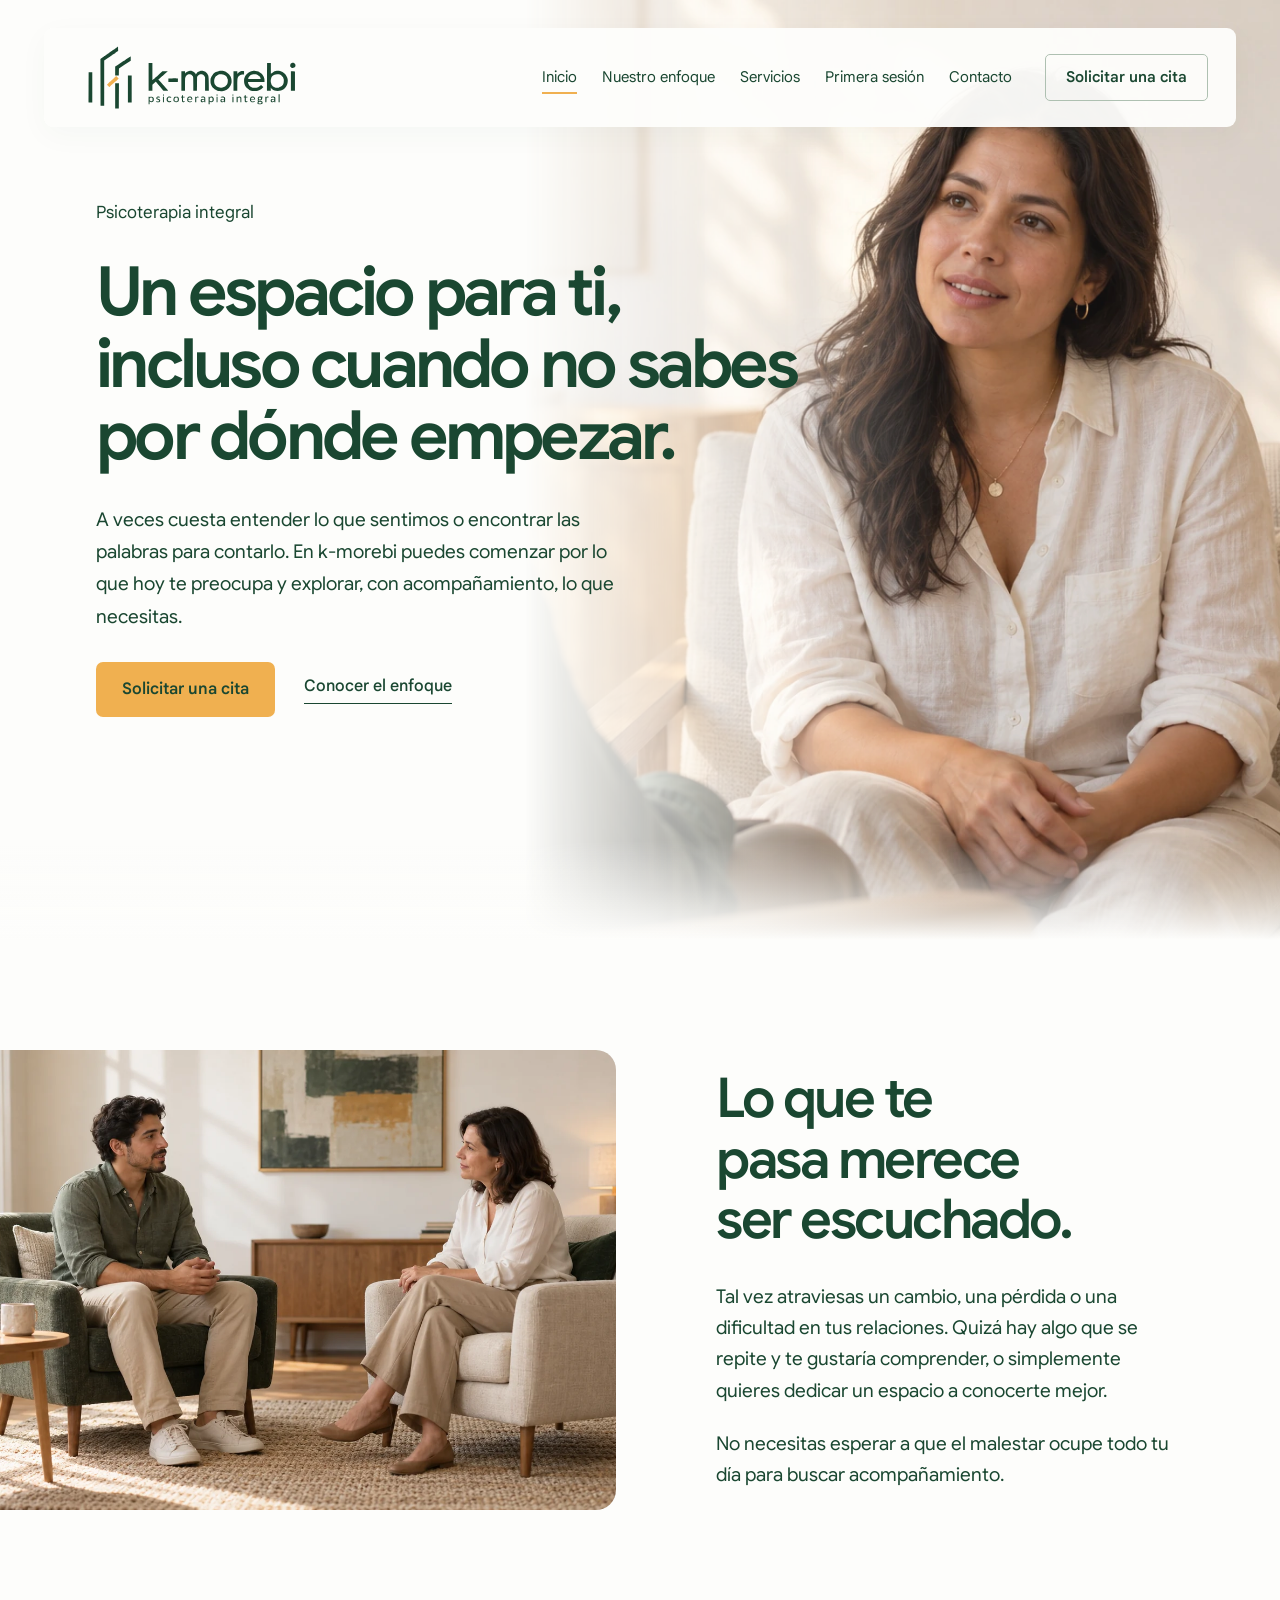
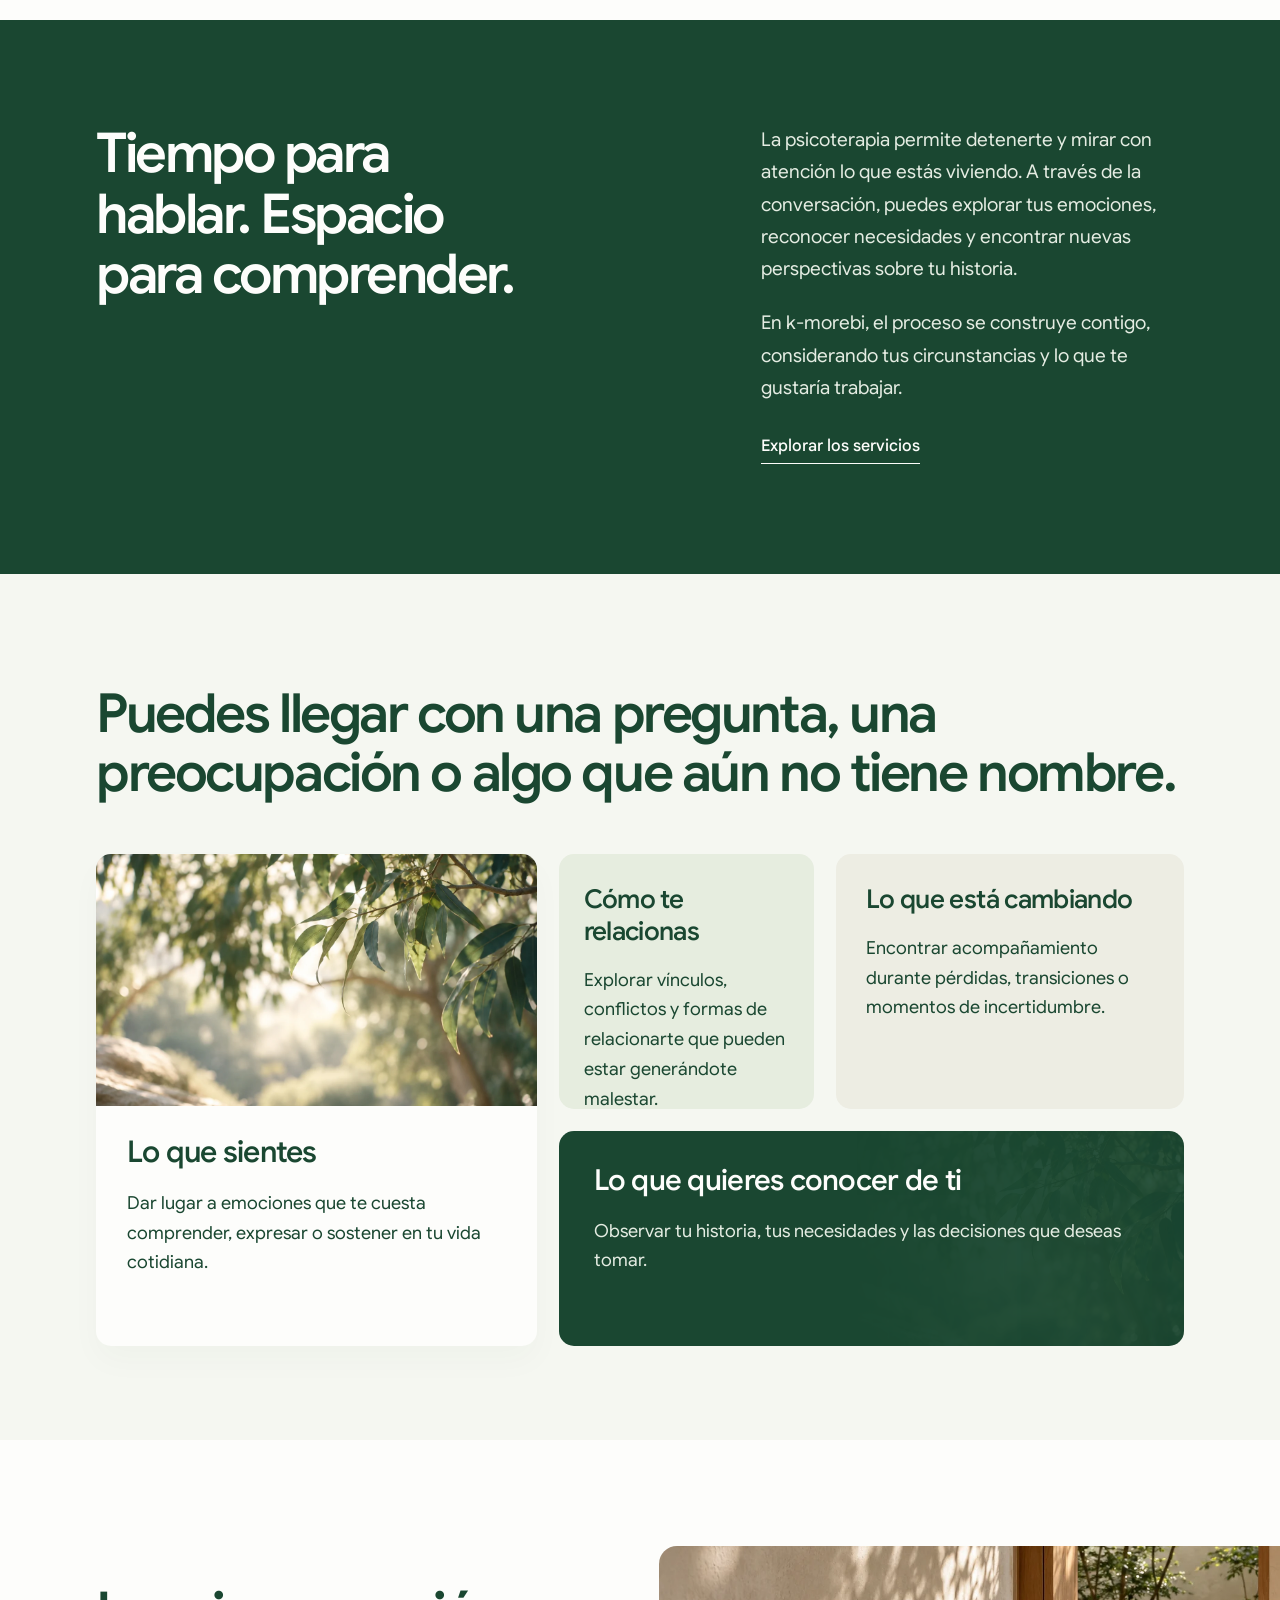
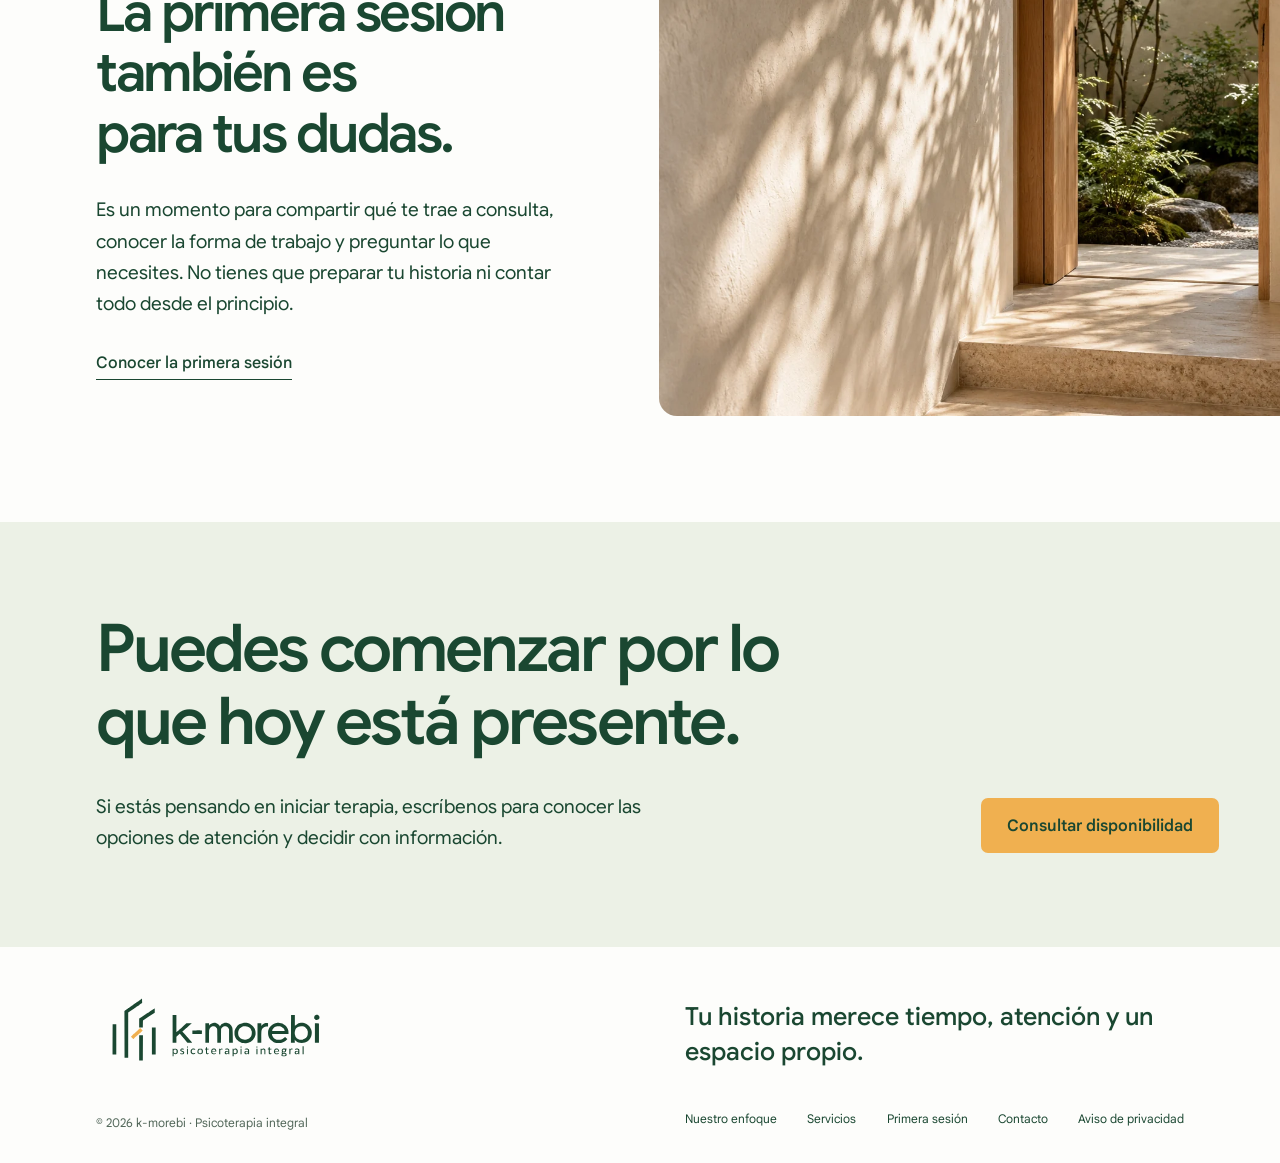
==== commit 706dd445: "Publicar ultima version local: imagenes HQ, portada y animaciones" ====
--- a/docs/index.html
+++ b/docs/index.html
@@ -28,7 +28,11 @@
 </header>
 <main id="principal" tabindex="-1">
 <section class="hero">
-    <figure class="hero-image"><img class="photo" src="assets/images/k-morebi-escucha-primera-sesion-v01-1280.webp" srcset="assets/images/k-morebi-escucha-primera-sesion-v01-640.webp 640w, assets/images/k-morebi-escucha-primera-sesion-v01-1280.webp 1280w, assets/images/k-morebi-escucha-primera-sesion-v01-1920.webp 1536w" sizes="(max-width: 760px) 100vw, 60vw" width="1536" height="1024" alt="Luz natural filtrándose entre árboles en un espacio sereno" fetchpriority="high" loading="eager" decoding="async"></figure>
+    <figure class="hero-image hero-slideshow" data-hero-slideshow aria-hidden="true">
+        <div class="hero-slide is-active"><img class="photo" src="assets/images/k-morebi-escucha-primera-sesion-v01-1280.webp" srcset="assets/images/k-morebi-escucha-primera-sesion-v01-640.webp 640w, assets/images/k-morebi-escucha-primera-sesion-v01-1280.webp 1280w, assets/images/k-morebi-escucha-primera-sesion-v01-hq.webp 1536w" sizes="(max-width: 760px) 100vw, 1536px" width="1536" height="1024" alt="" fetchpriority="high" loading="eager" decoding="async"></div>
+        <div class="hero-slide"><img class="photo" src="assets/images/k-morebi-hero-acompanamiento-v01-1280.webp" srcset="assets/images/k-morebi-hero-acompanamiento-v01-640.webp 640w, assets/images/k-morebi-hero-acompanamiento-v01-1280.webp 1280w, assets/images/k-morebi-hero-acompanamiento-v01-hq.webp 1672w" sizes="(max-width: 760px) 100vw, 1672px" width="1672" height="941" alt="" loading="lazy" decoding="async"></div>
+    </figure>
+    <button class="hero-motion-toggle" type="button" data-hero-motion hidden>Pausar animación</button>
     <div class="hero-panel">
         <p class="eyebrow">Psicoterapia integral</p>
         <h1><span>Un espacio para ti,</span> <span>incluso cuando no sabes</span> <span>por dónde empezar.</span></h1>
@@ -108,5 +112,6 @@
 </footer>
 <script src="assets/vendor/bootstrap/bootstrap.min.js" defer></script>
 <script src="assets/js/site.js" defer></script>
+<script src="assets/js/hero-slideshow.js?v=1793377867" defer></script>
 </body>
 </html>
--- a/docs/assets/css/site.css
+++ b/docs/assets/css/site.css
@@ -118,8 +118,8 @@
   object-fit: cover;
 }
 .brand {
-  width: 227px;
-  height: 66px;
+  width: 240px;
+  height: 75px;
   display: block;
   position: relative;
   overflow: hidden;
@@ -192,6 +192,43 @@
   object-position: 68% center;
   opacity: 0.94;
 }
+.hero-slideshow {
+  overflow: hidden;
+}
+.hero-image--zoom {
+  overflow: hidden;
+}
+.hero-image--zoom .photo {
+  transform-origin: 75% 42%;
+}
+.hero-slide {
+  position: absolute;
+  inset: 0;
+  opacity: 0;
+  transition: opacity 1.6s ease-in-out;
+}
+.hero-slide.is-active {
+  opacity: 1;
+}
+.hero-slide .photo {
+  transform-origin: 75% 42%;
+}
+.hero-slide:nth-child(2) .photo {
+  object-position: 80% center;
+}
+.hero-motion-toggle {
+  display: none;
+}
+.hero-motion-toggle:focus-visible {
+  outline: 3px solid var(--amber);
+  outline-offset: 3px;
+}
+@media (max-width: 760px) {
+  .hero-motion-toggle {
+    top: 250px;
+    right: 20px;
+  }
+}
 .hero:after {
   content: "";
   position: absolute;
@@ -273,6 +310,7 @@
   background: url("../images/luz-entre-hojas-1280.webp") 70% center/cover;
   opacity: 0.08;
   mask-image: linear-gradient(90deg, transparent, #000);
+  background-attachment: fixed;
 }
 .accompaniment-grid {
   display: grid;
@@ -407,6 +445,22 @@
 }
 .anticipate .photo {
   object-position: center 58%;
+}
+/* Extend section photos to the site edges without moving the text columns. */
+@media (min-width: 761px) {
+  .home .connection figure,
+  .prepare figure {
+    width: calc(100% + var(--edge));
+    margin-left: calc(-1 * var(--edge));
+    border-top-left-radius: 0;
+    border-bottom-left-radius: 0;
+  }
+  .anticipate figure {
+    width: calc(100% + var(--edge));
+    margin-right: calc(-1 * var(--edge));
+    border-top-right-radius: 0;
+    border-bottom-right-radius: 0;
+  }
 }
 .closing {
   position: relative;
@@ -425,6 +479,7 @@
   inset: 0;
   background: url("../images/pasaje-de-luz-1280.webp") 55% 55% / cover;
   opacity: 0.12;
+  background-attachment: fixed;
 }
 .closing h2 {
   grid-column: 1/-1;
@@ -481,7 +536,7 @@
 .stage-no {
   font-size: 146px;
   line-height: 0.94;
-  font-weight: 400;
+  font-weight: 500;
   letter-spacing: -0.09em;
   font-variation-settings: "GRAD" -50;
   color: var(--number);
@@ -515,7 +570,7 @@
 }
 .prepare figure {
   height: 490px;
-  border-radius: 3px 20px 20px 3px;
+  border-radius: 0 20px 20px 0;
   overflow: hidden;
 }
 .prepare h2 {
@@ -869,10 +924,10 @@
   }
   .connection figure {
     height: 300px;
-    width: calc(100% - 30px);
+    width: 100%;
     order: 1;
     border-radius: 0 18px 18px 0;
-    margin-left: -26px;
+    margin-left: calc(-1 * var(--edge));
   }
   .connection-content {
     order: 0;
@@ -1004,6 +1059,12 @@
     border-radius: 15px;
     overflow: hidden;
   }
+  .anticipate figure {
+    width: calc(100% + var(--edge));
+    margin-right: calc(-1 * var(--edge));
+    border-top-right-radius: 0;
+    border-bottom-right-radius: 0;
+  }
   .closing {
     display: block;
     padding: 58px 26px 62px;
@@ -1104,8 +1165,8 @@
   .prepare figure {
     height: 285px;
     border-radius: 0 18px 18px 0;
-    width: calc(100% - 20px);
-    margin-left: -26px;
+    width: 100%;
+    margin-left: calc(-1 * var(--edge));
   }
   .prepare .prepare-content {
     order: 0;
@@ -1352,6 +1413,17 @@
   border-radius: 3px 20px 20px 3px;
   overflow: hidden;
 }
+.editorial-section .row > :first-child > .editorial-photo {
+  width: calc(100% + var(--edge));
+  margin-left: calc(-1 * var(--edge));
+  border-top-left-radius: 0;
+  border-bottom-left-radius: 0;
+}
+.editorial-section .row > :last-child > .editorial-photo {
+  width: calc(100% + var(--edge));
+  margin-right: calc(-1 * var(--edge));
+  border-radius: 20px 0 0 20px;
+}
 .reading p {
   max-width: 680px;
 }
@@ -1426,6 +1498,7 @@
 }
 .small-number {
   font-size: 54px;
+  font-width: 600;
   line-height: 1;
   letter-spacing: -0.06em;
   color: var(--green);
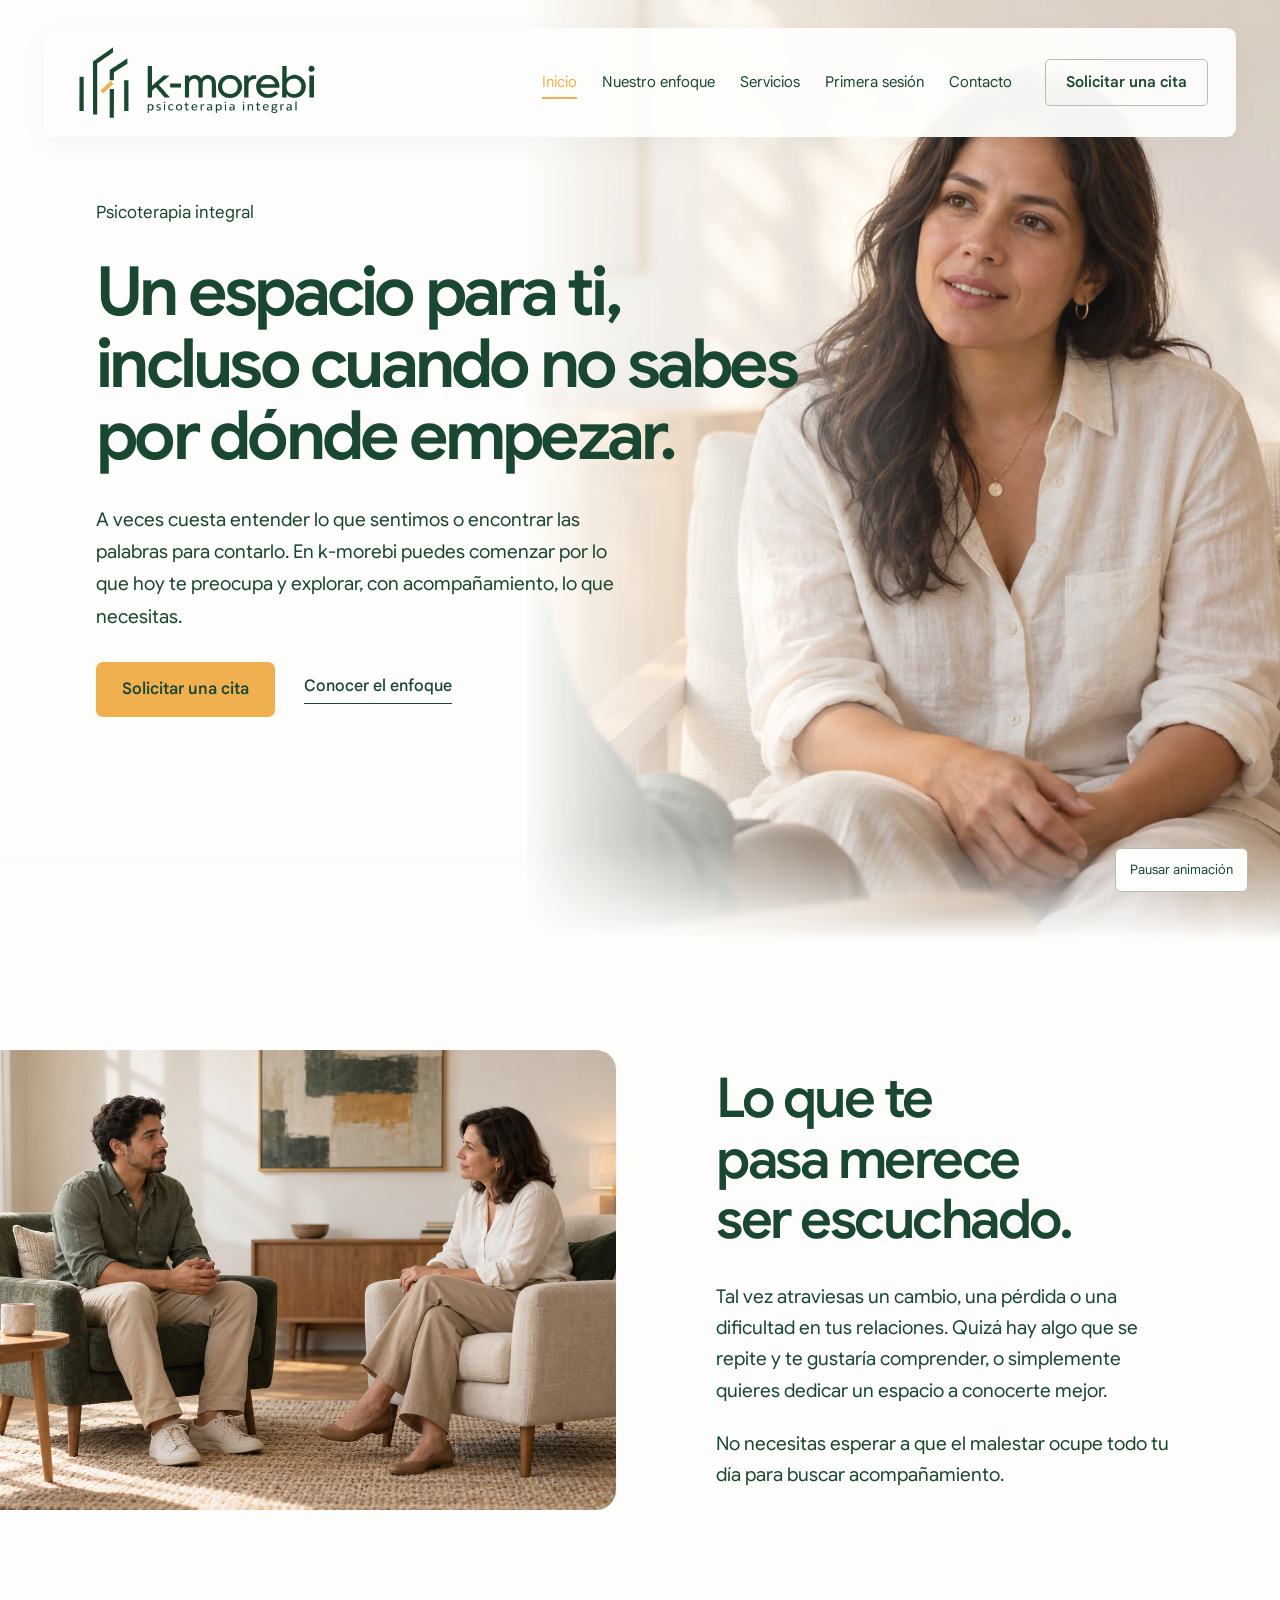
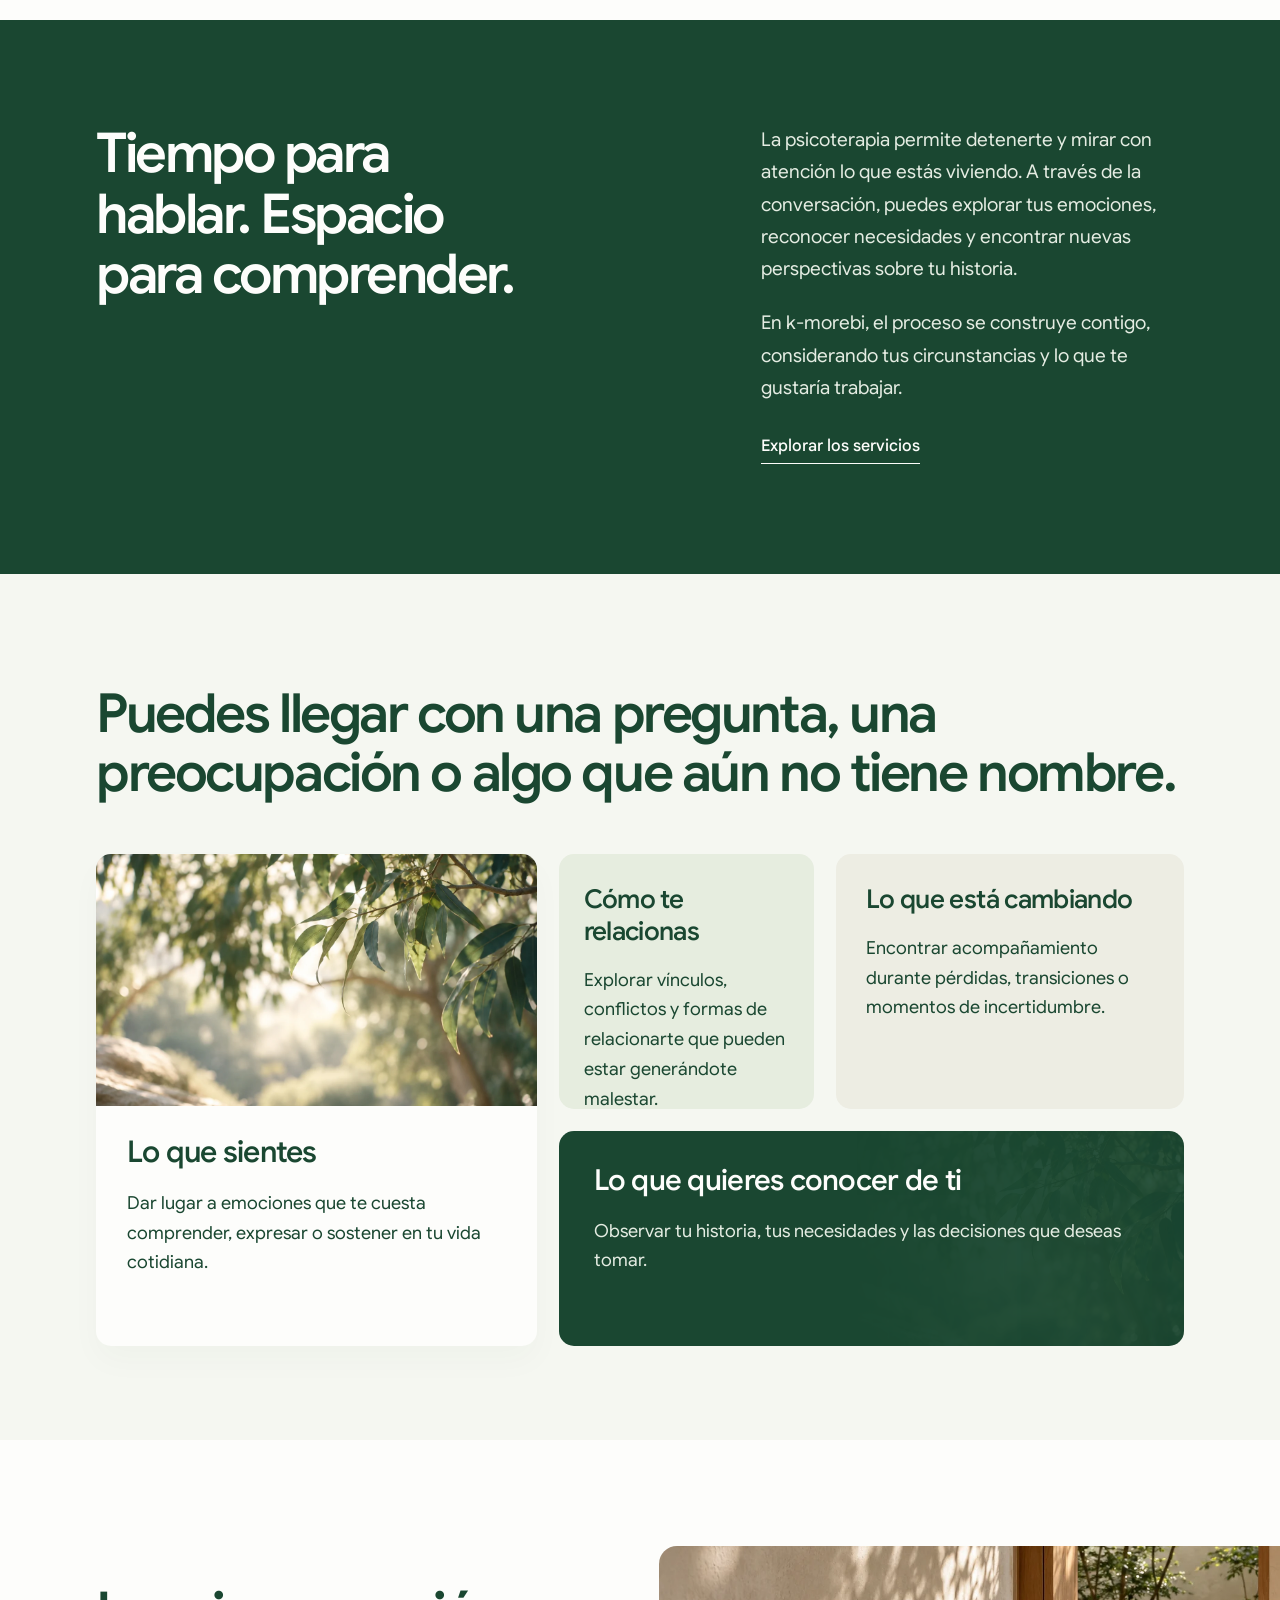
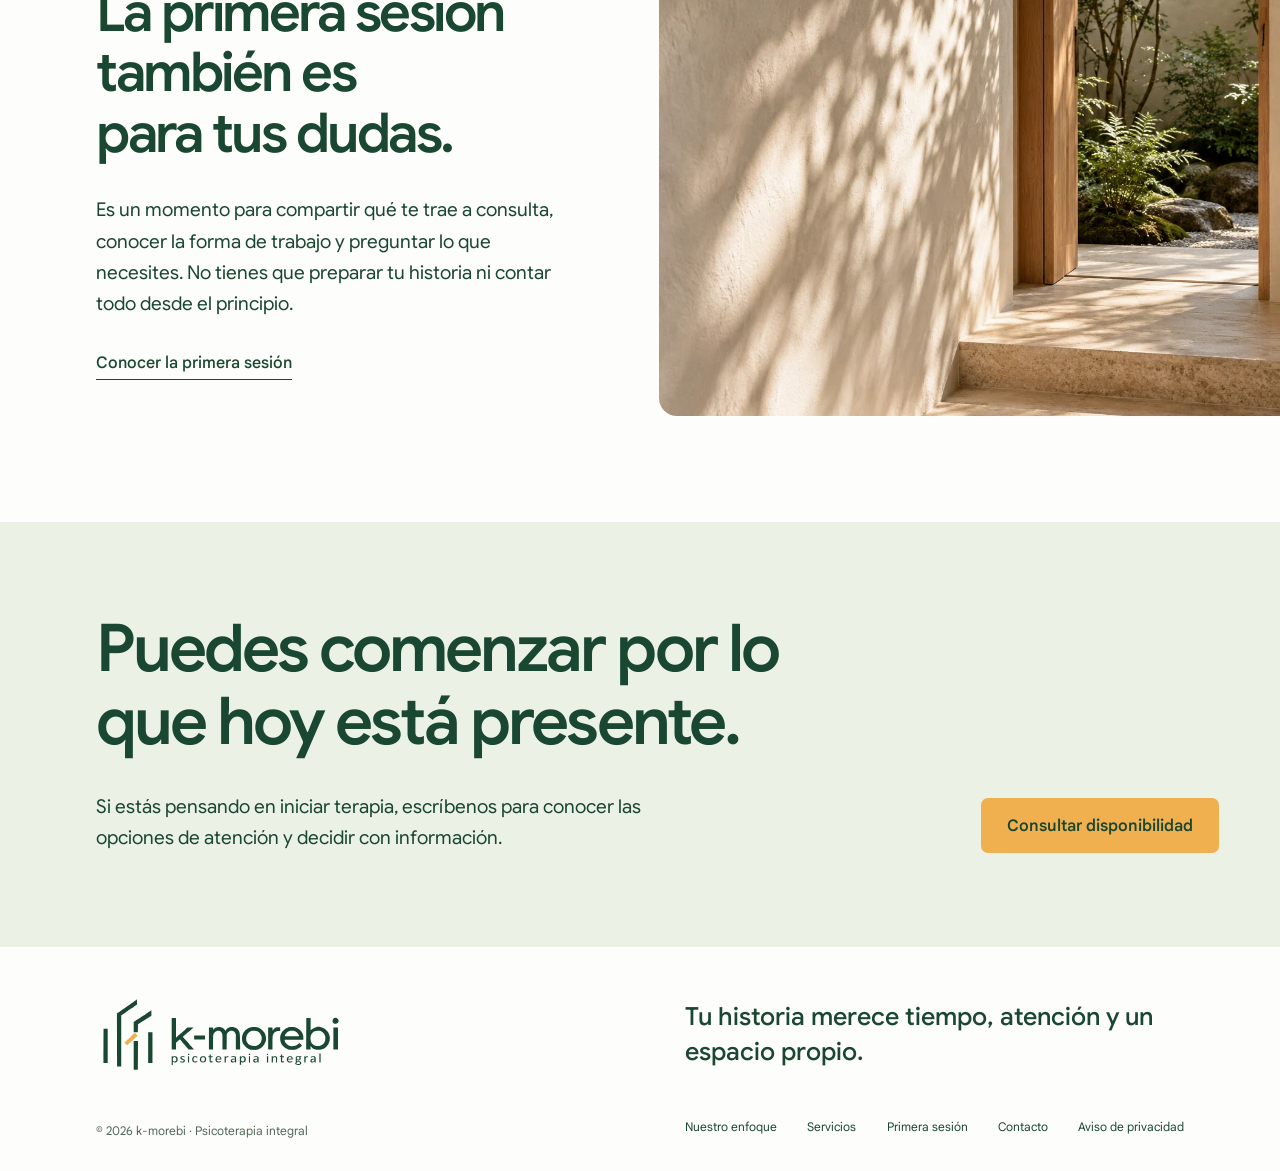
==== commit bf66a820: "Mejorar interacciones y conservar entradas de texto marcadas" ====
--- a/docs/index.html
+++ b/docs/index.html
@@ -112,6 +112,6 @@
 </footer>
 <script src="assets/vendor/bootstrap/bootstrap.min.js" defer></script>
 <script src="assets/js/site.js" defer></script>
-<script src="assets/js/hero-slideshow.js?v=1793377867" defer></script>
+<script src="assets/js/hero-slideshow.js?v=1793395703" defer></script>
 </body>
 </html>
--- a/docs/assets/css/site.css
+++ b/docs/assets/css/site.css
@@ -97,6 +97,10 @@
   padding: 16px 26px;
   cursor: pointer;
 }
+.button:hover {
+  color: var(--themes-bg);
+  background-color: var(--green);
+}
 .link {
   display: inline-block;
   font-size: 16px;
@@ -118,8 +122,8 @@
   object-fit: cover;
 }
 .brand {
-  width: 240px;
-  height: 75px;
+  width: 250px;
+  height: 85px;
   display: block;
   position: relative;
   overflow: hidden;
@@ -161,6 +165,7 @@
   text-decoration-color: var(--amber);
   text-underline-offset: 10px;
   text-decoration-thickness: 2px;
+  color: var(--amber);
 }
 .site-nav .button {
   min-height: 46px;
@@ -217,6 +222,21 @@
   object-position: 80% center;
 }
 .hero-motion-toggle {
+  position: absolute;
+  right: 32px;
+  bottom: 48px;
+  z-index: 1;
+  border: 1px solid var(--border);
+  border-radius: 6px;
+  padding: 10px 14px;
+  min-height: 44px;
+  background: var(--paper);
+  color: var(--green);
+  font: inherit;
+  font-size: 13px;
+  cursor: pointer;
+}
+.hero-motion-toggle[hidden] {
   display: none;
 }
 .hero-motion-toggle:focus-visible {
@@ -226,6 +246,7 @@
 @media (max-width: 760px) {
   .hero-motion-toggle {
     top: 250px;
+    bottom: auto;
     right: 20px;
   }
 }
@@ -1342,32 +1363,36 @@
 }
 .site-nav a:not(.button):hover,
 .footer-links a:hover {
-  text-decoration: underline;
-  text-underline-offset: 5px;
+  color: var(--amber);
 }
 .button {
   transition:
     transform 0.35s var(--ease-serene),
     box-shadow 0.35s ease,
-    background-color 0.25s ease;
-}
-.button:hover {
+    background-color 0.25s ease,
+    color 0.25s ease;
+}
+.site-nav .button:hover {
   color: var(--green);
   transform: translateY(-2px);
   box-shadow: 0 7px 16px var(--shadow-menu);
+  background-color: var(--amber);
 }
 .button[aria-disabled="true"] {
-  cursor: default;
+  cursor: cursor;
+}
+a:hover {
+  color: var(--amber);
 }
 .button[aria-disabled="true"]:hover {
   transform: none;
   box-shadow: none;
 }
 .link {
-  transition: padding 0.3s var(--ease-serene);
+  transition: color 0.25s ease, border-color 0.25s ease;
 }
 .link:hover {
-  padding-inline: 4px;
+  color: var(--amber);
 }
 :focus-visible {
   outline: 3px solid var(--green);
@@ -1613,7 +1638,7 @@
 }
 .reveal-pending {
   opacity: 0.65;
-  transform: translateY(16px);
+  transform: translateY(100px);
 }
 @keyframes arrive {
   from {
@@ -1627,12 +1652,10 @@
 }
 @keyframes photograph {
   from {
-    opacity: 0.2;
-    clip-path: inset(0 0 13% 0);
+    opacity: 0.6;
   }
   to {
     opacity: 1;
-    clip-path: inset(0);
   }
 }
 @media (prefers-reduced-motion: no-preference) {
@@ -1849,6 +1872,37 @@
     min-height: 30px;
     display: flex;
     align-items: center;
+  }
+}
+
+/* The mobile menu moves as one panel; hidden links stay out of keyboard navigation. */
+@media (max-width: 760px) {
+  .menu-ready .site-nav {
+    display: flex;
+    flex-direction: column;
+    align-items: stretch;
+    gap: 18px;
+    visibility: hidden;
+    opacity: 0;
+    transform: translateY(-8px);
+    pointer-events: none;
+    transition: opacity 0.22s ease, transform 0.28s var(--ease-serene), visibility 0s 0.28s;
+  }
+  .menu-ready .site-nav.open {
+    visibility: visible;
+    opacity: 1;
+    transform: none;
+    pointer-events: auto;
+    transition-delay: 0s;
+  }
+  .menu-toggle span {
+    transition: transform 0.25s var(--ease-serene);
+  }
+  .menu-toggle[aria-expanded="true"] span:first-child {
+    transform: translateY(4.25px) rotate(45deg);
+  }
+  .menu-toggle[aria-expanded="true"] span:last-child {
+    transform: translateY(-4.25px) rotate(-45deg);
   }
 }
 @media (prefers-reduced-motion: reduce) {
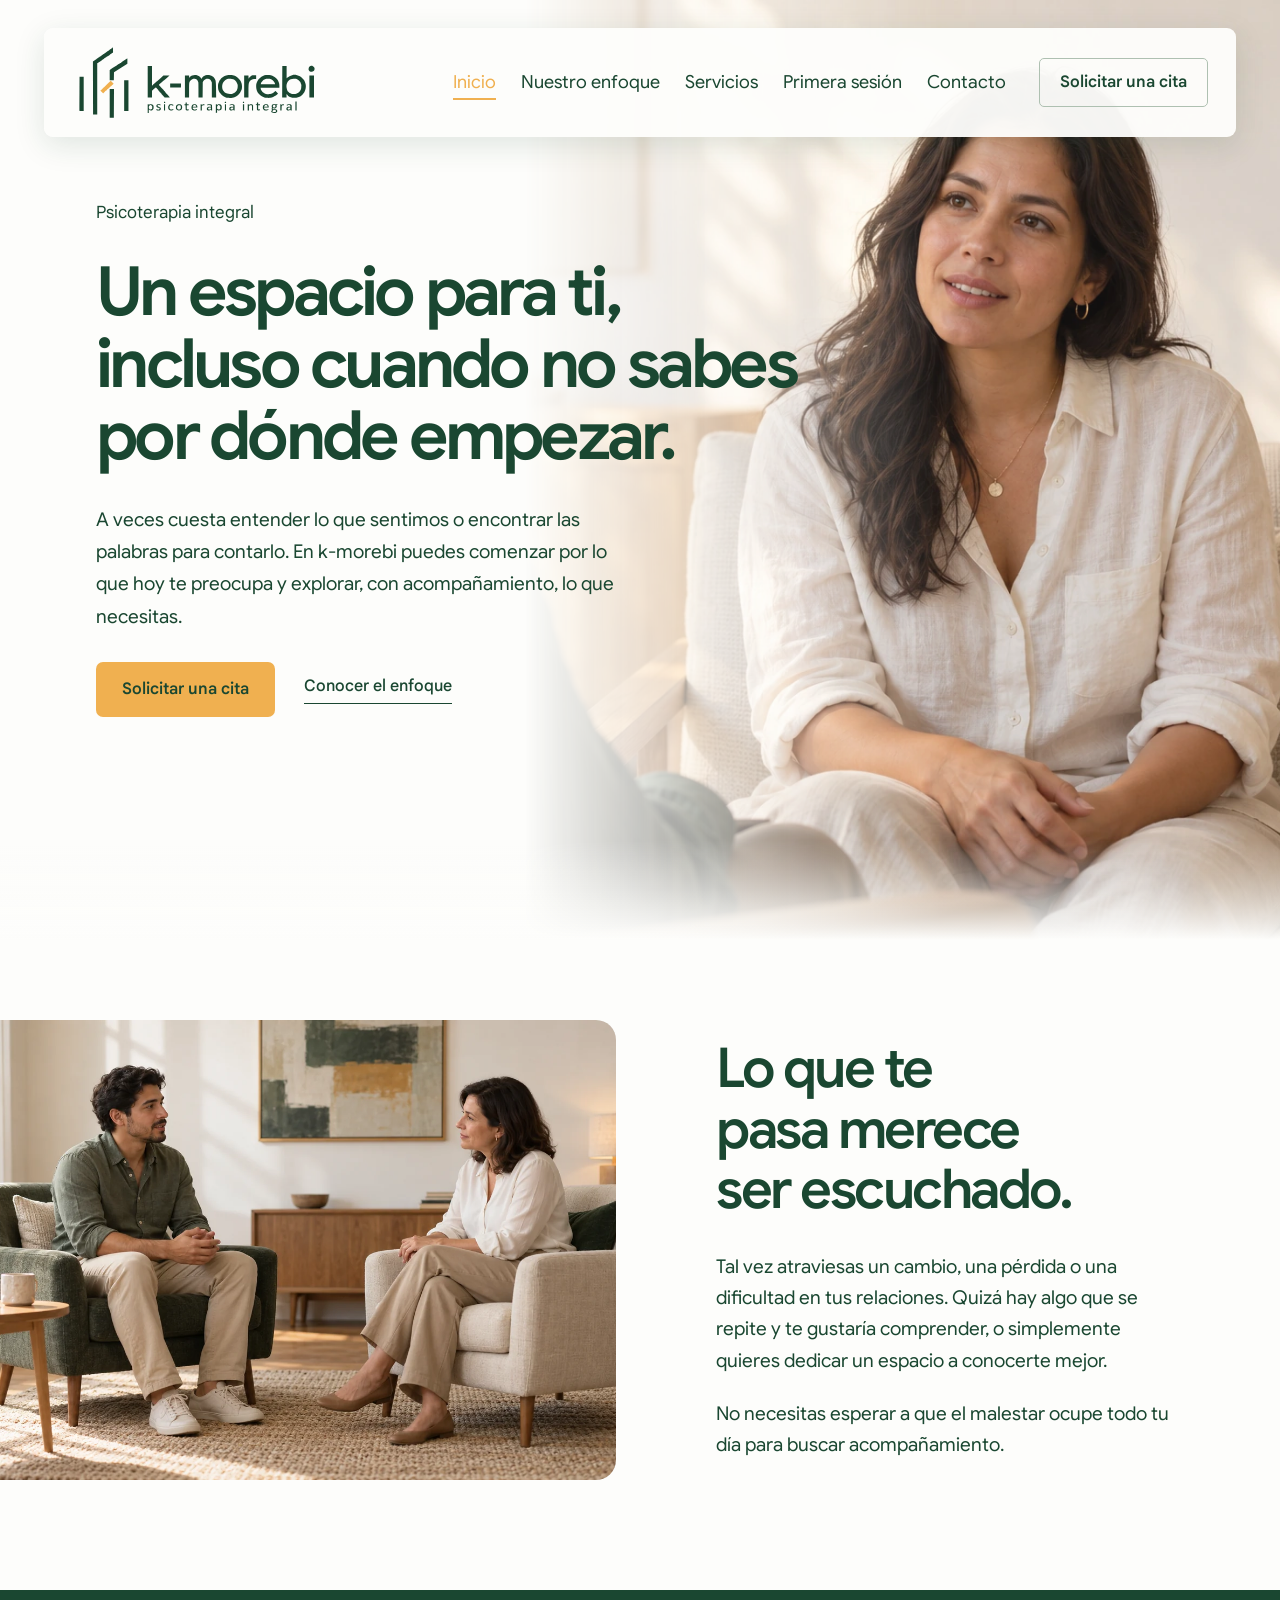
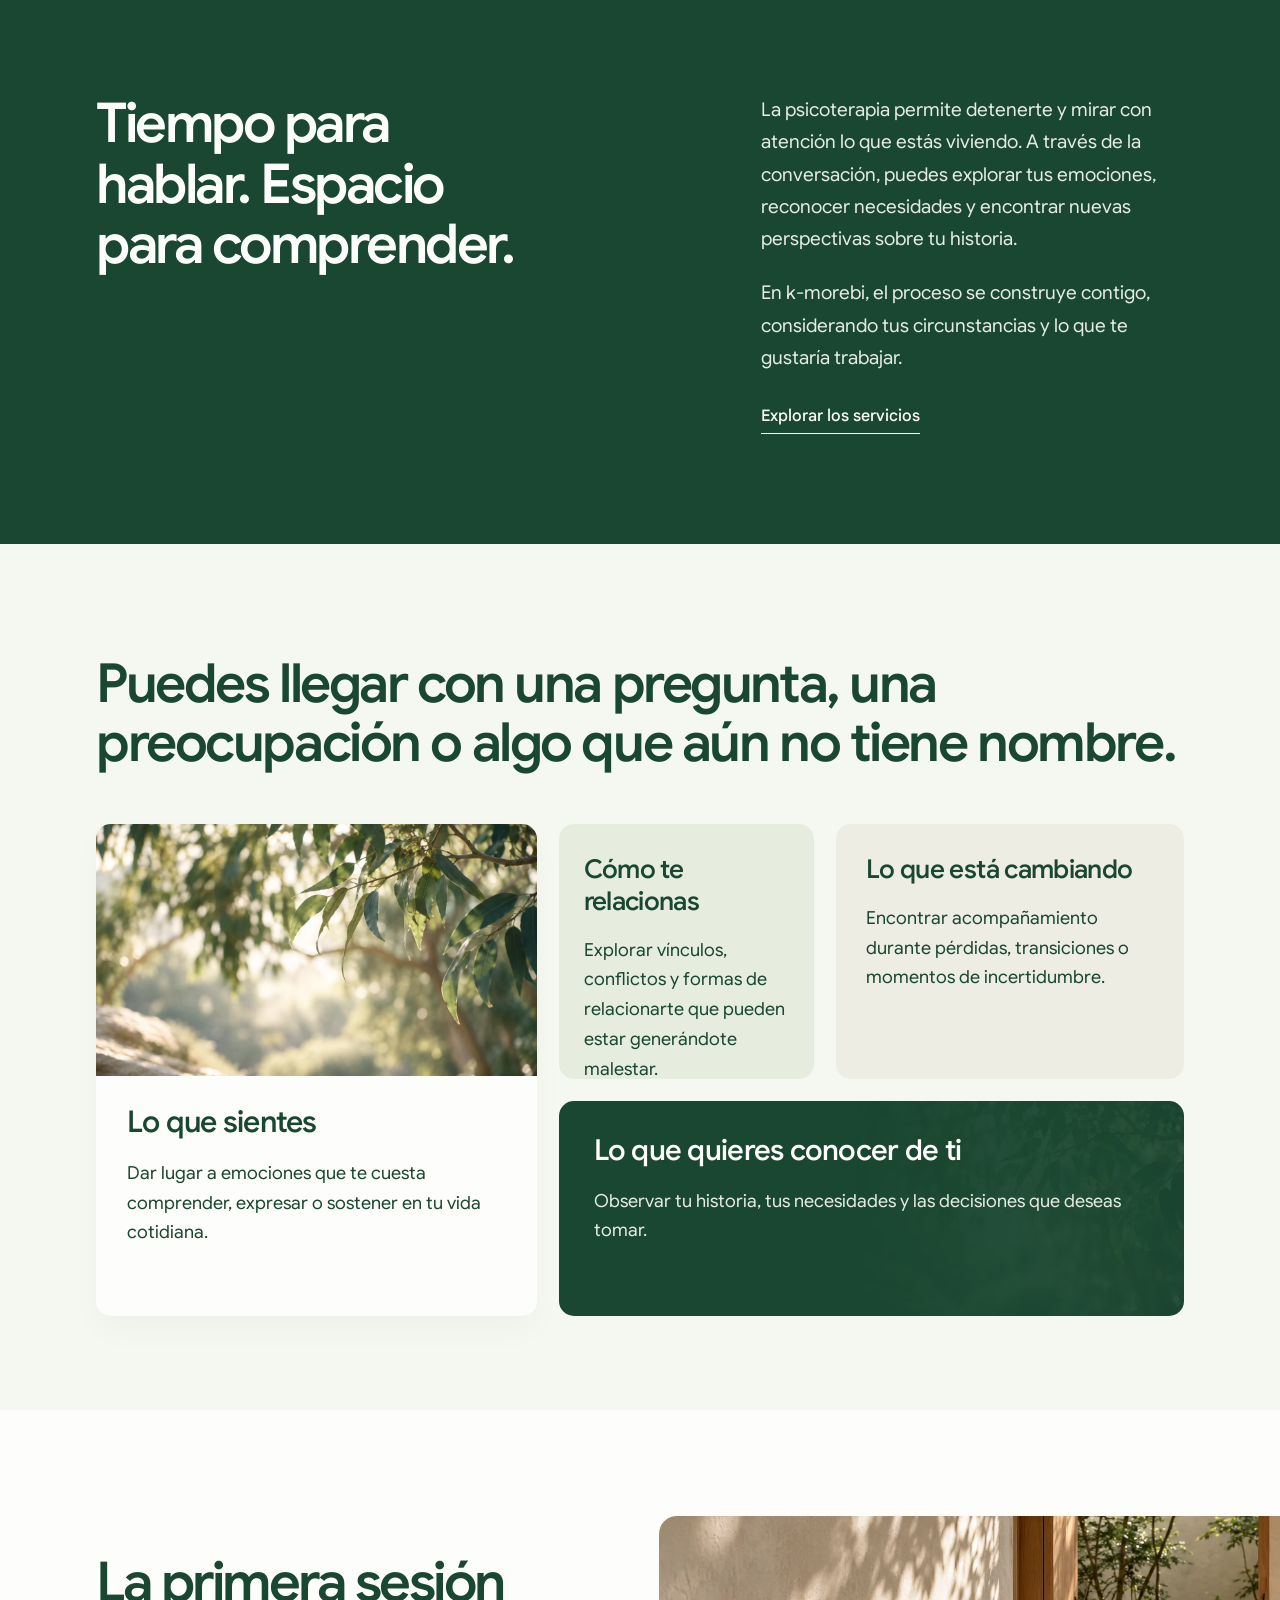
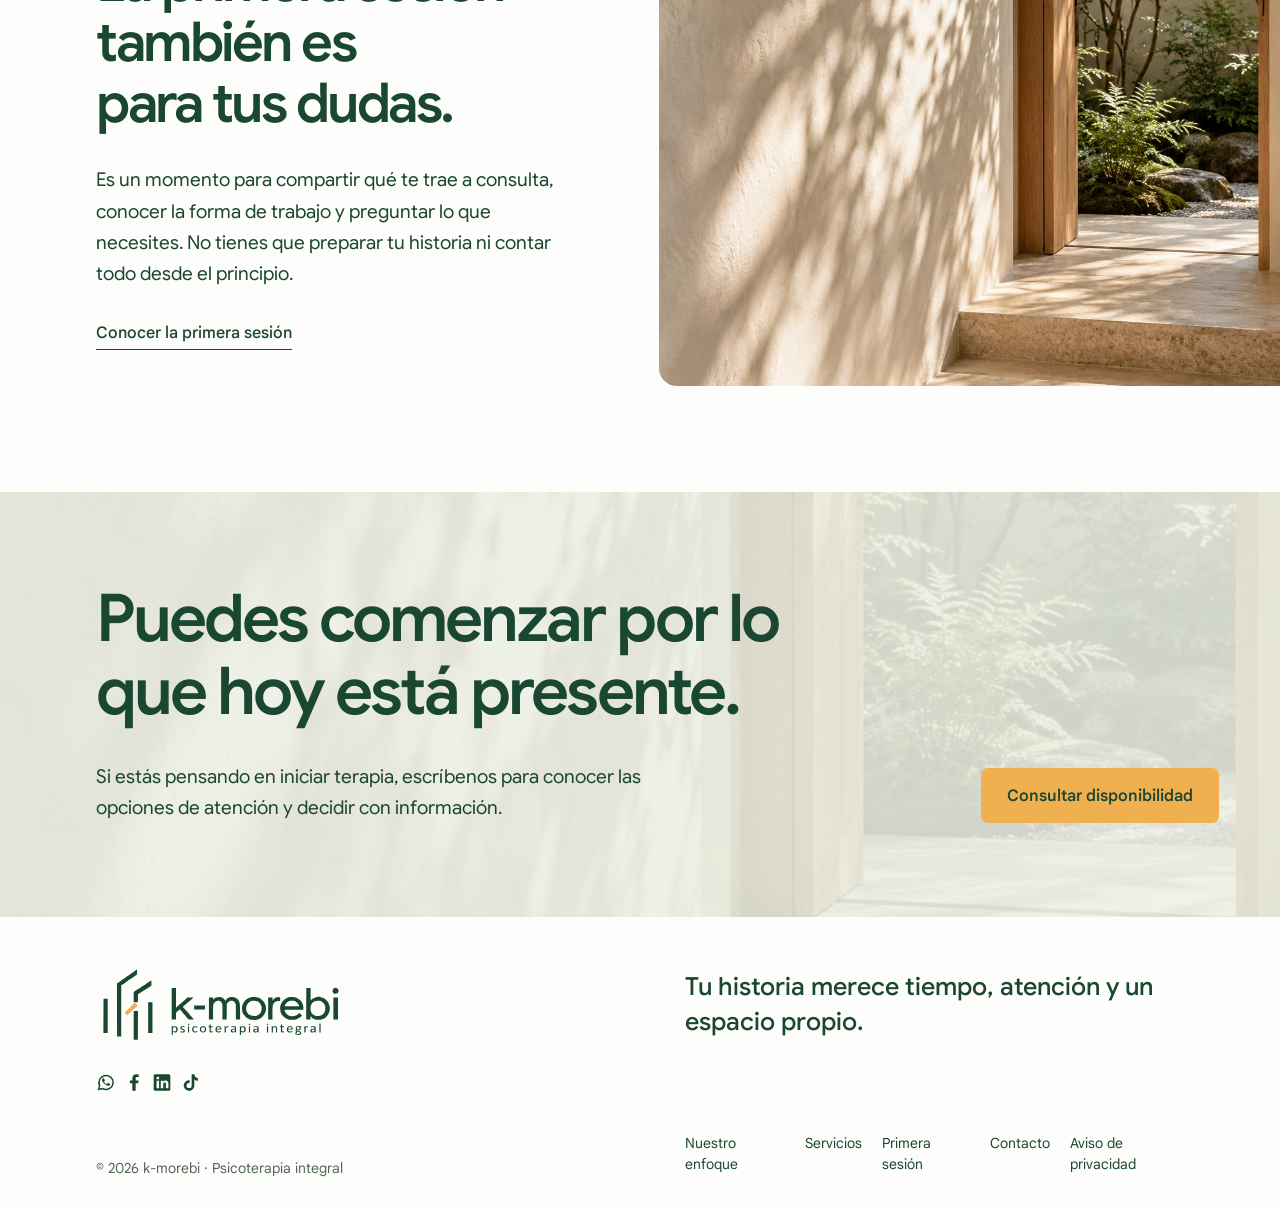
==== commit df8e1830: "Actualizar estilos, footer social y copia HTML para FTP" ====
--- a/docs/index.html
+++ b/docs/index.html
@@ -99,8 +99,24 @@
 </section>
 </main>
 <footer class="footer" id="pie">
-    <a class="brand" href="index.html" aria-label="k-morebi, inicio"><img src="assets/brand/k-morebi-horizontal-sobre-claro.svg" width="1625" height="554" alt="k-morebi · psicoterapia integral"></a>
-    <p class="footer-message">Tu historia merece tiempo, atención y un espacio propio.</p>
+    <div class="footer-identity">
+        <a class="brand" href="index.html" aria-label="k-morebi, inicio"><img src="assets/brand/k-morebi-horizontal-sobre-claro.svg" width="1625" height="554" alt="k-morebi · Psicoterapia integral"></a>
+        <nav class="footer-social" aria-label="Redes sociales">
+            <a href="#null" aria-label="WhatsApp" title="WhatsApp">
+                <svg viewBox="0 0 24 24" aria-hidden="true" focusable="false"><path d="M20.5 11.7a8.5 8.5 0 0 1-12.6 7.5L3 20.5l1.3-4.8A8.5 8.5 0 1 1 20.5 11.7Z" fill="none" stroke="currentColor" stroke-width="1.8" stroke-linejoin="round"/><path d="M8.1 7.2c.2-.3.5-.3.8-.3h.4c.2 0 .3.1.4.4l.9 2c.1.2.1.4-.1.6l-.7.9c-.1.2-.1.3 0 .5.5.9 1.7 2 2.8 2.5.2.1.4.1.5-.1l.9-1.1c.2-.2.3-.2.6-.1l2 .9c.3.1.4.2.4.4 0 .6-.3 1.5-.8 1.8-.5.4-1.1.5-1.8.4-1-.2-2.6-.8-4.4-2.4-1.5-1.4-2.7-3.1-2.8-4.2-.1-.9.3-1.7.9-2.2Z"/></svg>
+            </a>
+            <a href="#null" aria-label="Facebook" title="Facebook">
+                <svg viewBox="0 0 24 24" aria-hidden="true" focusable="false"><path d="M14 22v-9h3l.5-3.5H14V7.3c0-1 .3-1.8 1.8-1.8h1.9V2.4a25 25 0 0 0-2.8-.2c-2.9 0-4.9 1.8-4.9 5v2.3H7V13h3v9Z"/></svg>
+            </a>
+            <a href="#null" aria-label="LinkedIn" title="LinkedIn">
+                <svg viewBox="0 0 24 24" aria-hidden="true" focusable="false"><path d="M4 2h16a2 2 0 0 1 2 2v16a2 2 0 0 1-2 2H4a2 2 0 0 1-2-2V4a2 2 0 0 1 2-2Zm3 6.4a1.7 1.7 0 1 0 0-3.4 1.7 1.7 0 0 0 0 3.4ZM5.5 19h3v-9h-3Zm5 0h3v-5c0-1.3.6-2 1.7-2s1.5.8 1.5 2v5h3v-5.5c0-2.6-1.3-3.9-3.3-3.9-1.4 0-2.4.7-2.9 1.5V10h-3Z" fill-rule="evenodd"/></svg>
+            </a>
+            <a href="#null" aria-label="TikTok" title="TikTok">
+                <svg viewBox="0 0 24 24" aria-hidden="true" focusable="false"><path d="M14 2h3.2a5.4 5.4 0 0 0 4.3 4.7V10a8.4 8.4 0 0 1-4.3-1.5v7.1a6.4 6.4 0 1 1-5.6-6.3v3.3a3.1 3.1 0 1 0 2.4 3Z"/></svg>
+            </a>
+        </nav>
+    </div>
+    <p class="footer-message"><i>Tu historia merece tiempo, atención y un espacio propio.</i></p>
     <nav class="footer-links" aria-label="Navegación al pie">
                     <a href="nuestro-enfoque.html">Nuestro enfoque</a>
                     <a href="servicios.html">Servicios</a>
@@ -112,6 +128,6 @@
 </footer>
 <script src="assets/vendor/bootstrap/bootstrap.min.js" defer></script>
 <script src="assets/js/site.js" defer></script>
-<script src="assets/js/hero-slideshow.js?v=1793395703" defer></script>
+<script src="assets/js/hero-slideshow.js?v=1793396177" defer></script>
 </body>
 </html>
--- a/docs/assets/css/site.css
+++ b/docs/assets/css/site.css
@@ -157,7 +157,7 @@
   display: flex;
   align-items: center;
   gap: 25px;
-  font-size: 15px;
+  font-size: 18px;
   line-height: 1.4;
 }
 .site-nav a[aria-current="page"] {
@@ -169,7 +169,7 @@
 }
 .site-nav .button {
   min-height: 46px;
-  font-size: 15px;
+  font-size: 16px;
   padding: 12px 20px;
   background: none;
   border: 1px solid var(--border);
@@ -222,19 +222,7 @@
   object-position: 80% center;
 }
 .hero-motion-toggle {
-  position: absolute;
-  right: 32px;
-  bottom: 48px;
-  z-index: 1;
-  border: 1px solid var(--border);
-  border-radius: 6px;
-  padding: 10px 14px;
-  min-height: 44px;
-  background: var(--paper);
-  color: var(--green);
-  font: inherit;
-  font-size: 13px;
-  cursor: pointer;
+  display: none;
 }
 .hero-motion-toggle[hidden] {
   display: none;
@@ -294,7 +282,7 @@
   display: grid;
   grid-template-columns: 520px 1fr;
   gap: 100px;
-  padding-block: 110px;
+  padding-block: 80px 110px;
   align-items: center;
 }
 .connection figure {
@@ -500,7 +488,6 @@
   inset: 0;
   background: url("../images/pasaje-de-luz-1280.webp") 55% 55% / cover;
   opacity: 0.12;
-  background-attachment: fixed;
 }
 .closing h2 {
   grid-column: 1/-1;
@@ -521,6 +508,7 @@
   display: grid;
   grid-template-columns: 1fr 1fr;
   gap: 36px 90px;
+  box-shadow: 0px 0px 150px var(--shadow-soft);
 }
 .footer-message {
   grid-column: 2;
@@ -531,19 +519,48 @@
   max-width: 510px;
   margin-top: 7px;
 }
+.footer-identity {
+  grid-column: 1;
+  grid-row: 1;
+}
+.footer-social {
+  display: flex;
+  flex-wrap: wrap;
+  gap: 8px;
+  margin-top: 25px;
+}
+.footer-social a {
+  display: inline-flex;
+  align-items: center;
+  justify-content: center;
+  width: 20px;
+  height: 20px;
+  color: var(--green);
+  border-radius: 7px;
+  transition: color 0.25s ease;
+}
+.footer-social svg {
+  width: 23px;
+  height: 23px;
+  fill: currentColor;
+}
+.footer-social a:hover,
+.footer-social a:focus-visible {
+  color: var(--amber);
+}
 .footer-links {
   grid-column: 2;
   grid-row: 2;
   display: flex;
   gap: 20px;
   justify-content: space-between;
-  font-size: 12px;
+  font-size: 14px;
   line-height: 1.5;
 }
 .copyright {
   grid-column: 1;
   grid-row: 2;
-  font-size: 12px;
+  font-size: 14px;
   color: var(--muted);
   align-self: end;
 }
@@ -704,13 +721,6 @@
 .skip:focus {
   top: 10px;
 }
-@media (min-width: 1600px) {
-  body {
-    max-width: 1600px;
-    margin: auto;
-    position: relative;
-  }
-}
 @media (max-width: 1200px) and (min-width: 761px) {
   :root {
     --edge: 60px;
@@ -790,7 +800,7 @@
   }
   body {
     font-size: 17px;
-    line-height: 1.65;
+    line-height: 1.2;
   }
   h1 {
     font-size: 44px;
@@ -1328,7 +1338,7 @@
   --number: #7a9679;
   --border: #aec0b1;
   --header-bg: #fdfdfbf5;
-  --shadow-soft: #1a473109;
+  --shadow-soft: #1a473121;
   --shadow-card: #1a473107;
   --shadow-menu: #1a473121;
   --overlay: #1a473166;
@@ -1389,7 +1399,9 @@
   box-shadow: none;
 }
 .link {
-  transition: color 0.25s ease, border-color 0.25s ease;
+  transition:
+    color 0.25s ease,
+    border-color 0.25s ease;
 }
 .link:hover {
   color: var(--amber);
@@ -1431,7 +1443,7 @@
   mask-image: linear-gradient(90deg, transparent, #000 60%);
 }
 .editorial-section {
-  padding-block: 110px;
+  padding-block: 50px 110px;
 }
 .editorial-photo {
   height: 540px;
@@ -1618,15 +1630,56 @@
   max-width: 330px;
 }
 .legal-page {
-  padding-block: 220px 150px;
+  padding-block: 220px 80px;
   min-height: 75vh;
 }
 .legal-page h1 {
   font-size: 76px;
 }
 .legal-copy {
-  max-width: 700px;
+  width: 100%;
   margin-top: 45px;
+}
+.legal-copy section {
+  margin-top: 48px;
+  scroll-margin-top: 130px;
+}
+.legal-copy h2 {
+  font-size: clamp(24px, 3vw, 32px);
+  line-height: 1.2;
+  margin-bottom: 20px;
+}
+.legal-copy p,
+.legal-copy li {
+  line-height: 1.75;
+  overflow-wrap: anywhere;
+  font-size: 17px;
+  text-align: justify;
+}
+.legal-copy li + li {
+  margin-top: 8px;
+}
+.legal-copy ul,
+.legal-copy ol {
+  padding-left: 24px;
+}
+.legal-draft p {
+  margin: 10px 0 0;
+}
+.legal-date {
+  margin-block: 24px;
+  font-size: 14px;
+}
+.legal-index {
+  margin-block: 36px;
+  padding-block: 28px;
+  border-block: 1px solid currentColor;
+}
+.legal-index h2 {
+  font-size: 22px;
+}
+.legal-index ol {
+  margin-bottom: 0;
 }
 .footer-links a {
   padding-block: 5px;
@@ -1886,7 +1939,10 @@
     opacity: 0;
     transform: translateY(-8px);
     pointer-events: none;
-    transition: opacity 0.22s ease, transform 0.28s var(--ease-serene), visibility 0s 0.28s;
+    transition:
+      opacity 0.22s ease,
+      transform 0.28s var(--ease-serene),
+      visibility 0s 0.28s;
   }
   .menu-ready .site-nav.open {
     visibility: visible;
